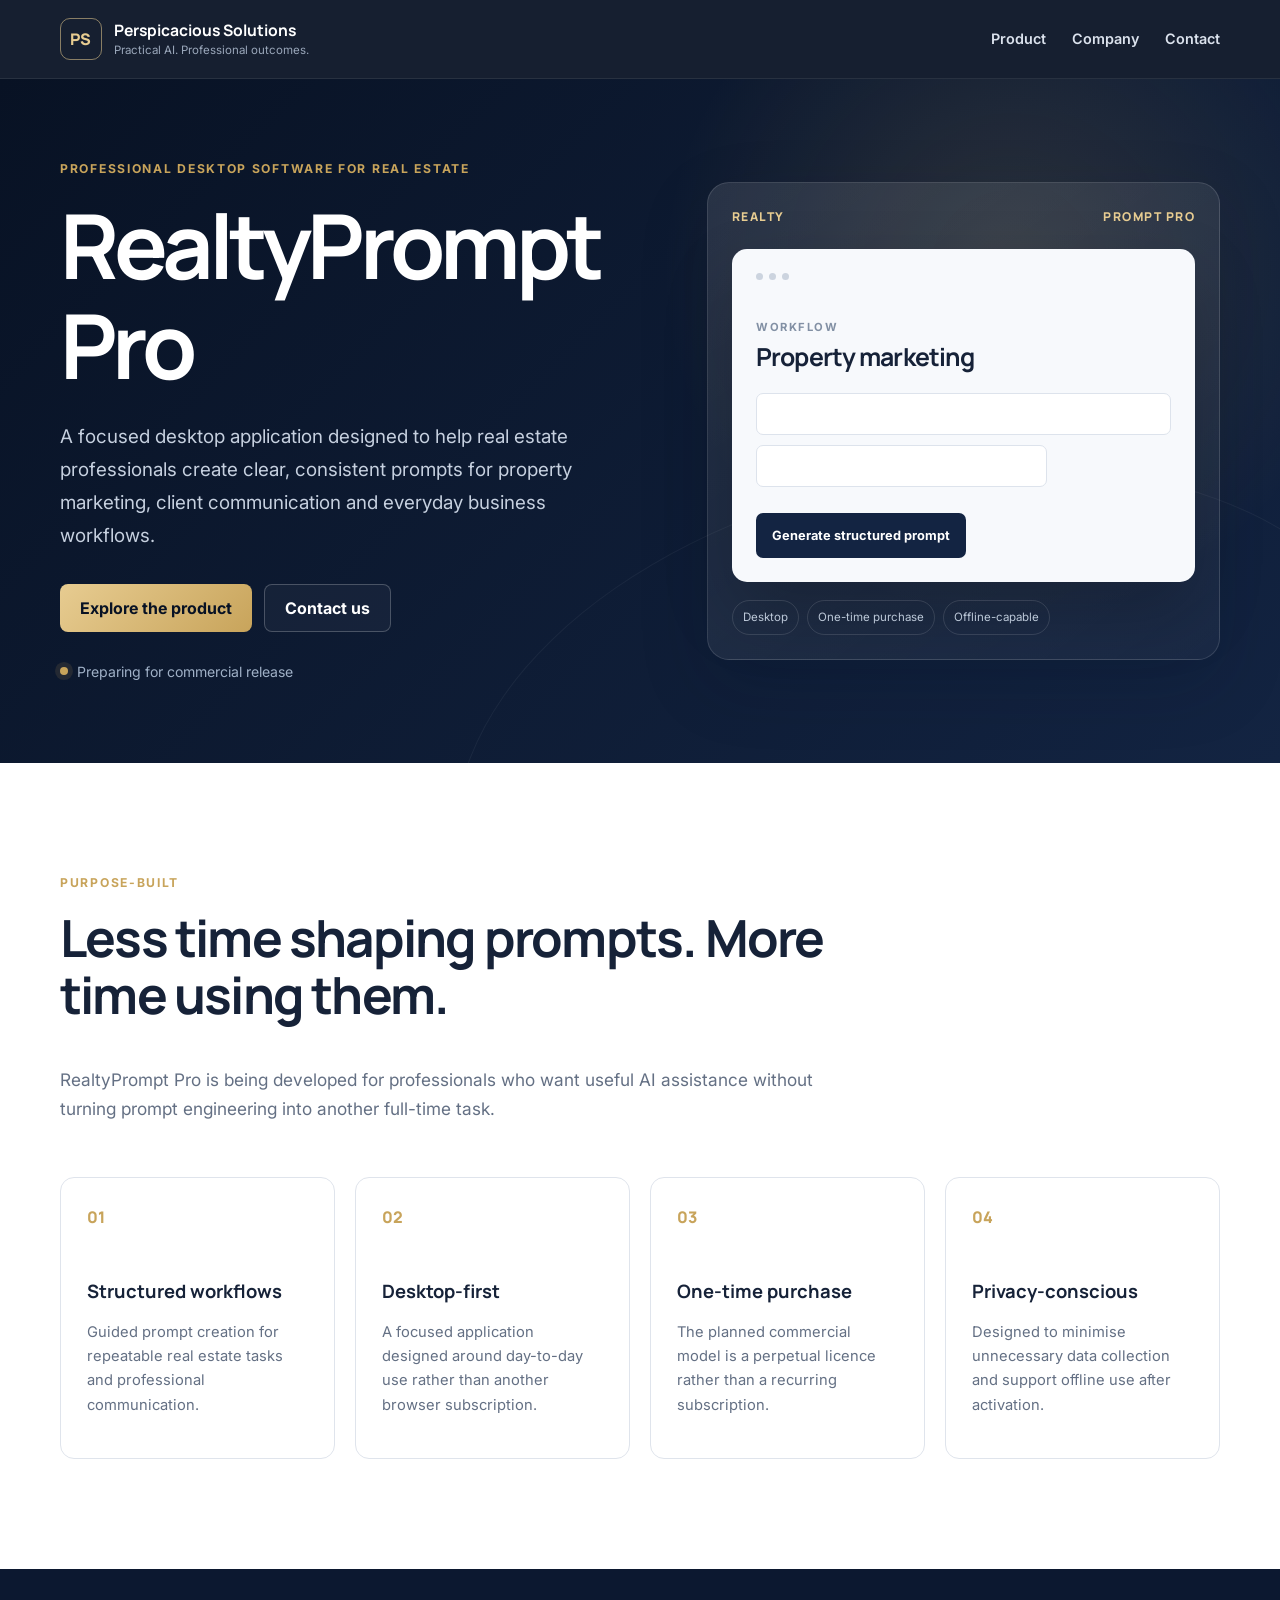
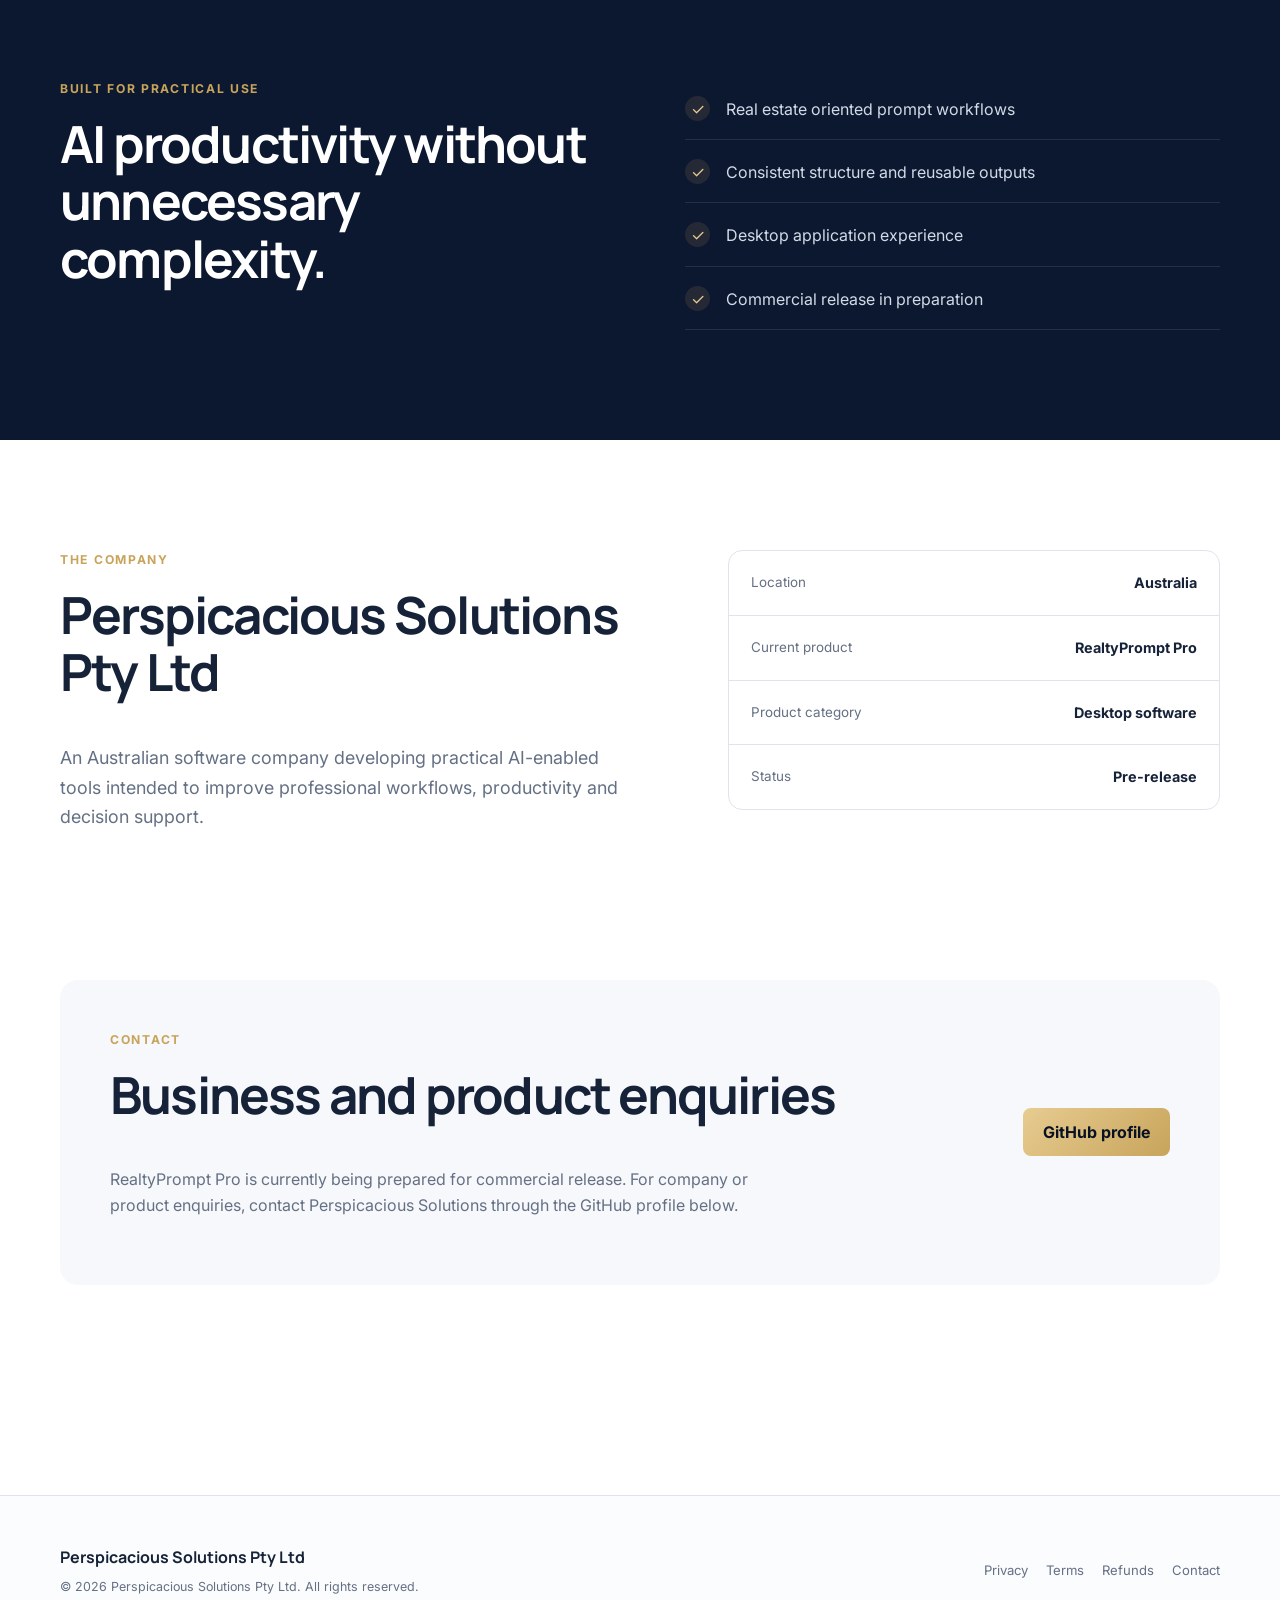
==== index.html @ 0e3cd30d "Publish Perspicacious Solutions landing site" ====
<!doctype html>
<html lang="en-AU">
<head>
  <meta charset="utf-8">
  <meta name="viewport" content="width=device-width, initial-scale=1">
  <meta name="description" content="Perspicacious Solutions Pty Ltd — creator of RealtyPrompt Pro, a professional desktop productivity application for real estate workflows.">
  <meta name="theme-color" content="#0c1830">
  <title>Perspicacious Solutions | RealtyPrompt Pro</title>
  <link rel="stylesheet" href="assets/styles.css">
</head>
<body>
  <header class="site-header">
    <div class="shell nav-wrap">
      <a class="brand" href="./" aria-label="Perspicacious Solutions home">
        <span class="brand-mark" aria-hidden="true">PS</span>
        <span class="brand-copy">
          <strong>Perspicacious Solutions</strong>
          <small>Practical AI. Professional outcomes.</small>
        </span>
      </a>
      <nav aria-label="Primary navigation">
        <a href="#product">Product</a>
        <a href="#company">Company</a>
        <a href="#contact">Contact</a>
      </nav>
    </div>
  </header>

  <main>
    <section class="hero">
      <div class="shell hero-grid">
        <div class="hero-copy">
          <p class="eyebrow">Professional desktop software for real estate</p>
          <h1>RealtyPrompt Pro</h1>
          <p class="lead">
            A focused desktop application designed to help real estate professionals
            create clear, consistent prompts for property marketing, client communication
            and everyday business workflows.
          </p>
          <div class="hero-actions">
            <a class="button primary" href="#product">Explore the product</a>
            <a class="button secondary" href="#contact">Contact us</a>
          </div>
          <p class="status"><span></span> Preparing for commercial release</p>
        </div>

        <aside class="product-card" aria-label="RealtyPrompt Pro overview">
          <div class="card-topline">
            <span>REALTY</span><span>PROMPT PRO</span>
          </div>
          <div class="prompt-window">
            <div class="window-dots" aria-hidden="true"><i></i><i></i><i></i></div>
            <p class="prompt-label">Workflow</p>
            <h2>Property marketing</h2>
            <div class="mock-field"></div>
            <div class="mock-field short"></div>
            <div class="mock-action">Generate structured prompt</div>
          </div>
          <div class="card-meta">
            <span>Desktop</span>
            <span>One-time purchase</span>
            <span>Offline-capable</span>
          </div>
        </aside>
      </div>
    </section>

    <section class="section" id="product">
      <div class="shell">
        <div class="section-heading">
          <p class="eyebrow">Purpose-built</p>
          <h2>Less time shaping prompts. More time using them.</h2>
          <p>
            RealtyPrompt Pro is being developed for professionals who want useful AI
            assistance without turning prompt engineering into another full-time task.
          </p>
        </div>

        <div class="features">
          <article>
            <span class="number">01</span>
            <h3>Structured workflows</h3>
            <p>Guided prompt creation for repeatable real estate tasks and professional communication.</p>
          </article>
          <article>
            <span class="number">02</span>
            <h3>Desktop-first</h3>
            <p>A focused application designed around day-to-day use rather than another browser subscription.</p>
          </article>
          <article>
            <span class="number">03</span>
            <h3>One-time purchase</h3>
            <p>The planned commercial model is a perpetual licence rather than a recurring subscription.</p>
          </article>
          <article>
            <span class="number">04</span>
            <h3>Privacy-conscious</h3>
            <p>Designed to minimise unnecessary data collection and support offline use after activation.</p>
          </article>
        </div>
      </div>
    </section>

    <section class="section contrast">
      <div class="shell split">
        <div>
          <p class="eyebrow">Built for practical use</p>
          <h2>AI productivity without unnecessary complexity.</h2>
        </div>
        <div class="checklist">
          <p><span>✓</span> Real estate oriented prompt workflows</p>
          <p><span>✓</span> Consistent structure and reusable outputs</p>
          <p><span>✓</span> Desktop application experience</p>
          <p><span>✓</span> Commercial release in preparation</p>
        </div>
      </div>
    </section>

    <section class="section" id="company">
      <div class="shell company-grid">
        <div>
          <p class="eyebrow">The company</p>
          <h2>Perspicacious Solutions Pty Ltd</h2>
          <p class="large-copy">
            An Australian software company developing practical AI-enabled tools intended
            to improve professional workflows, productivity and decision support.
          </p>
        </div>
        <div class="company-panel">
          <div><span>Location</span><strong>Australia</strong></div>
          <div><span>Current product</span><strong>RealtyPrompt Pro</strong></div>
          <div><span>Product category</span><strong>Desktop software</strong></div>
          <div><span>Status</span><strong>Pre-release</strong></div>
        </div>
      </div>
    </section>

    <section class="section contact-section" id="contact">
      <div class="shell contact-box">
        <div>
          <p class="eyebrow">Contact</p>
          <h2>Business and product enquiries</h2>
          <p>
            RealtyPrompt Pro is currently being prepared for commercial release.
            For company or product enquiries, contact Perspicacious Solutions through
            the GitHub profile below.
          </p>
        </div>
        <a class="button primary" href="https://github.com/etherist" rel="noopener noreferrer">GitHub profile</a>
      </div>
    </section>
  </main>

  <footer>
    <div class="shell footer-grid">
      <div>
        <strong>Perspicacious Solutions Pty Ltd</strong>
        <p>© 2026 Perspicacious Solutions Pty Ltd. All rights reserved.</p>
      </div>
      <div class="footer-links">
        <a href="privacy.html">Privacy</a>
        <a href="terms.html">Terms</a>
        <a href="refunds.html">Refunds</a>
        <a href="contact.html">Contact</a>
      </div>
    </div>
  </footer>
</body>
</html>
---- assets/styles.css ----
@import url('https://fonts.googleapis.com/css2?family=Inter:wght@400;500;600;700&family=Manrope:wght@600;700;800&display=swap');

:root {
  --navy-950:#081224; --navy-900:#0c1830; --navy-800:#132442; --navy-700:#1b3155;
  --gold:#c8a45b; --gold-light:#e7cc91; --ink:#162238; --muted:#647084;
  --paper:#f7f8fb; --white:#fff; --line:#dfe4ec; --shadow:0 24px 70px rgba(8,18,36,.16);
}
*{box-sizing:border-box} html{scroll-behavior:smooth}
body{margin:0;font-family:Inter,system-ui,-apple-system,BlinkMacSystemFont,"Segoe UI",sans-serif;color:var(--ink);background:var(--white);line-height:1.65}
a{color:inherit}.shell{width:min(1160px,calc(100% - 40px));margin:0 auto}
.site-header{position:sticky;top:0;z-index:20;background:rgba(8,18,36,.94);border-bottom:1px solid rgba(255,255,255,.08);backdrop-filter:blur(16px)}
.nav-wrap{min-height:78px;display:flex;align-items:center;justify-content:space-between;gap:28px}
.brand{display:flex;align-items:center;gap:12px;color:white;text-decoration:none}
.brand-mark{width:42px;height:42px;display:grid;place-items:center;border:1px solid rgba(231,204,145,.55);border-radius:10px;color:var(--gold-light);font-family:Manrope,sans-serif;font-weight:800;letter-spacing:.04em}
.brand-copy{display:flex;flex-direction:column;line-height:1.2}.brand-copy strong{font-family:Manrope,sans-serif;font-size:.98rem}.brand-copy small{margin-top:4px;color:#9aa7ba;font-size:.72rem}
nav{display:flex;gap:26px}nav a{color:#dbe2ed;text-decoration:none;font-size:.9rem;font-weight:600}nav a:hover{color:var(--gold-light)}
.hero{overflow:hidden;position:relative;background:radial-gradient(circle at 79% 28%,rgba(200,164,91,.16),transparent 31%),linear-gradient(135deg,var(--navy-950),var(--navy-800));color:var(--white)}
.hero::after{content:"";position:absolute;inset:auto -10% -46% 35%;height:600px;border:1px solid rgba(255,255,255,.05);border-radius:50%;transform:rotate(-12deg)}
.hero-grid{min-height:650px;display:grid;grid-template-columns:1.05fr .95fr;gap:80px;align-items:center;padding:80px 0;position:relative;z-index:1}
.eyebrow{margin:0 0 16px;color:var(--gold);font-weight:700;letter-spacing:.14em;text-transform:uppercase;font-size:.76rem}
h1,h2,h3{font-family:Manrope,sans-serif;margin-top:0;line-height:1.12}
h1{margin-bottom:24px;font-size:clamp(3.1rem,7vw,5.9rem);letter-spacing:-.055em}
h2{font-size:clamp(2rem,4vw,3.2rem);letter-spacing:-.035em}h3{font-size:1.15rem}
.lead{max-width:670px;margin:0;color:#c6d0df;font-size:1.18rem;line-height:1.75}
.hero-actions{margin-top:32px;display:flex;gap:12px;flex-wrap:wrap}
.button{display:inline-flex;align-items:center;justify-content:center;min-height:48px;padding:0 20px;border-radius:8px;font-weight:700;text-decoration:none;transition:.18s ease}
.button.primary{color:var(--navy-950);background:linear-gradient(135deg,var(--gold-light),var(--gold))}.button.primary:hover{transform:translateY(-2px);filter:brightness(1.04)}
.button.secondary{color:white;border:1px solid rgba(255,255,255,.22);background:rgba(255,255,255,.04)}.button.secondary:hover{border-color:rgba(255,255,255,.4)}
.status{display:flex;align-items:center;gap:9px;margin:28px 0 0;color:#9fb0c6;font-size:.88rem}.status span{width:8px;height:8px;border-radius:50%;background:var(--gold);box-shadow:0 0 0 5px rgba(200,164,91,.12)}
.product-card{border:1px solid rgba(255,255,255,.13);border-radius:22px;padding:24px;background:linear-gradient(145deg,rgba(255,255,255,.10),rgba(255,255,255,.035));box-shadow:var(--shadow)}
.card-topline{display:flex;justify-content:space-between;color:var(--gold-light);font-family:Manrope,sans-serif;font-size:.76rem;font-weight:800;letter-spacing:.12em}
.prompt-window{margin-top:22px;border-radius:15px;background:#f7f9fc;padding:24px;color:var(--ink);min-height:310px;box-shadow:0 30px 70px rgba(0,0,0,.2)}
.window-dots{display:flex;gap:6px;margin-bottom:38px}.window-dots i{width:7px;height:7px;border-radius:50%;background:#ccd4df}
.prompt-label{margin-bottom:7px;color:#8290a4;text-transform:uppercase;letter-spacing:.14em;font-size:.7rem;font-weight:700}.prompt-window h2{font-size:1.55rem}
.mock-field{height:42px;margin-top:22px;border:1px solid #dde3ec;border-radius:7px;background:white}.mock-field.short{width:70%;margin-top:10px}
.mock-action{width:fit-content;margin-top:26px;padding:12px 16px;border-radius:7px;background:var(--navy-800);color:white;font-size:.8rem;font-weight:700}
.card-meta{display:flex;gap:8px;flex-wrap:wrap;margin-top:18px}.card-meta span{padding:7px 10px;border:1px solid rgba(255,255,255,.12);border-radius:999px;color:#bcc8d8;font-size:.72rem}
.section{padding:110px 0}.section-heading{max-width:770px}.section-heading>p:last-child{color:var(--muted);font-size:1.08rem}
.features{display:grid;grid-template-columns:repeat(4,1fr);gap:20px;margin-top:54px}.features article{min-height:245px;padding:26px;border:1px solid var(--line);border-radius:14px;background:var(--white)}
.features .number{display:inline-block;margin-bottom:50px;color:var(--gold);font-family:Manrope,sans-serif;font-weight:800}.features p{color:var(--muted);font-size:.92rem}
.contrast{color:white;background:var(--navy-900)}.split{display:grid;grid-template-columns:1fr 1fr;gap:90px;align-items:center}.split h2{max-width:560px}
.checklist{display:grid;gap:2px}.checklist p{margin:0;padding:17px 0;border-bottom:1px solid rgba(255,255,255,.1);color:#d2dae6}.checklist span{display:inline-grid;place-items:center;width:25px;height:25px;margin-right:12px;border-radius:50%;background:rgba(200,164,91,.13);color:var(--gold-light)}
.company-grid{display:grid;grid-template-columns:1fr .85fr;gap:90px;align-items:start}.large-copy{max-width:620px;color:var(--muted);font-size:1.12rem}
.company-panel{border:1px solid var(--line);border-radius:14px;overflow:hidden}.company-panel div{display:flex;justify-content:space-between;gap:20px;padding:20px 22px;border-bottom:1px solid var(--line)}.company-panel div:last-child{border-bottom:0}
.company-panel span{color:var(--muted);font-size:.84rem}.company-panel strong{text-align:right;font-size:.9rem}
.contact-section{padding-top:20px}.contact-box{display:flex;justify-content:space-between;align-items:center;gap:40px;padding:50px;border-radius:18px;background:var(--paper)}
.contact-box p:not(.eyebrow){max-width:700px;color:var(--muted)}
footer{margin-top:100px;padding:48px 0;border-top:1px solid var(--line);background:#fbfcfd}.footer-grid{display:flex;justify-content:space-between;gap:30px;align-items:center}
footer strong{font-family:Manrope,sans-serif}footer p{margin:7px 0 0;color:var(--muted);font-size:.78rem}.footer-links{display:flex;flex-wrap:wrap;gap:18px}.footer-links a{color:var(--muted);text-decoration:none;font-size:.82rem}.footer-links a:hover{color:var(--ink)}
.legal-main{padding:76px 0 30px}.legal-hero{padding:56px 0;background:var(--navy-900);color:white}.legal-hero h1{margin:0;font-size:clamp(2.3rem,5vw,4rem)}
.legal-content{max-width:820px}.legal-content h2{margin-top:42px;font-size:1.45rem}.legal-content p,.legal-content li{color:#526078}.notice{padding:16px 18px;border-left:3px solid var(--gold);background:#faf6eb;color:#655531}
.back-link{display:inline-block;margin-bottom:28px;color:var(--navy-700);font-weight:700;text-decoration:none}
@media(max-width:900px){.hero-grid,.split,.company-grid{grid-template-columns:1fr}.hero-grid{gap:46px}.features{grid-template-columns:repeat(2,1fr)}.contact-box{align-items:flex-start;flex-direction:column}}
@media(max-width:650px){.shell{width:min(100% - 28px,1160px)}.site-header{position:static}.nav-wrap{padding:15px 0}.brand-copy small,nav{display:none}.hero-grid{min-height:auto;padding:64px 0}.section{padding:76px 0}.features{grid-template-columns:1fr}.features article{min-height:210px}.features .number{margin-bottom:34px}.company-panel div{flex-direction:column;gap:5px}.company-panel strong{text-align:left}.contact-box{padding:30px}.footer-grid{align-items:flex-start;flex-direction:column}}
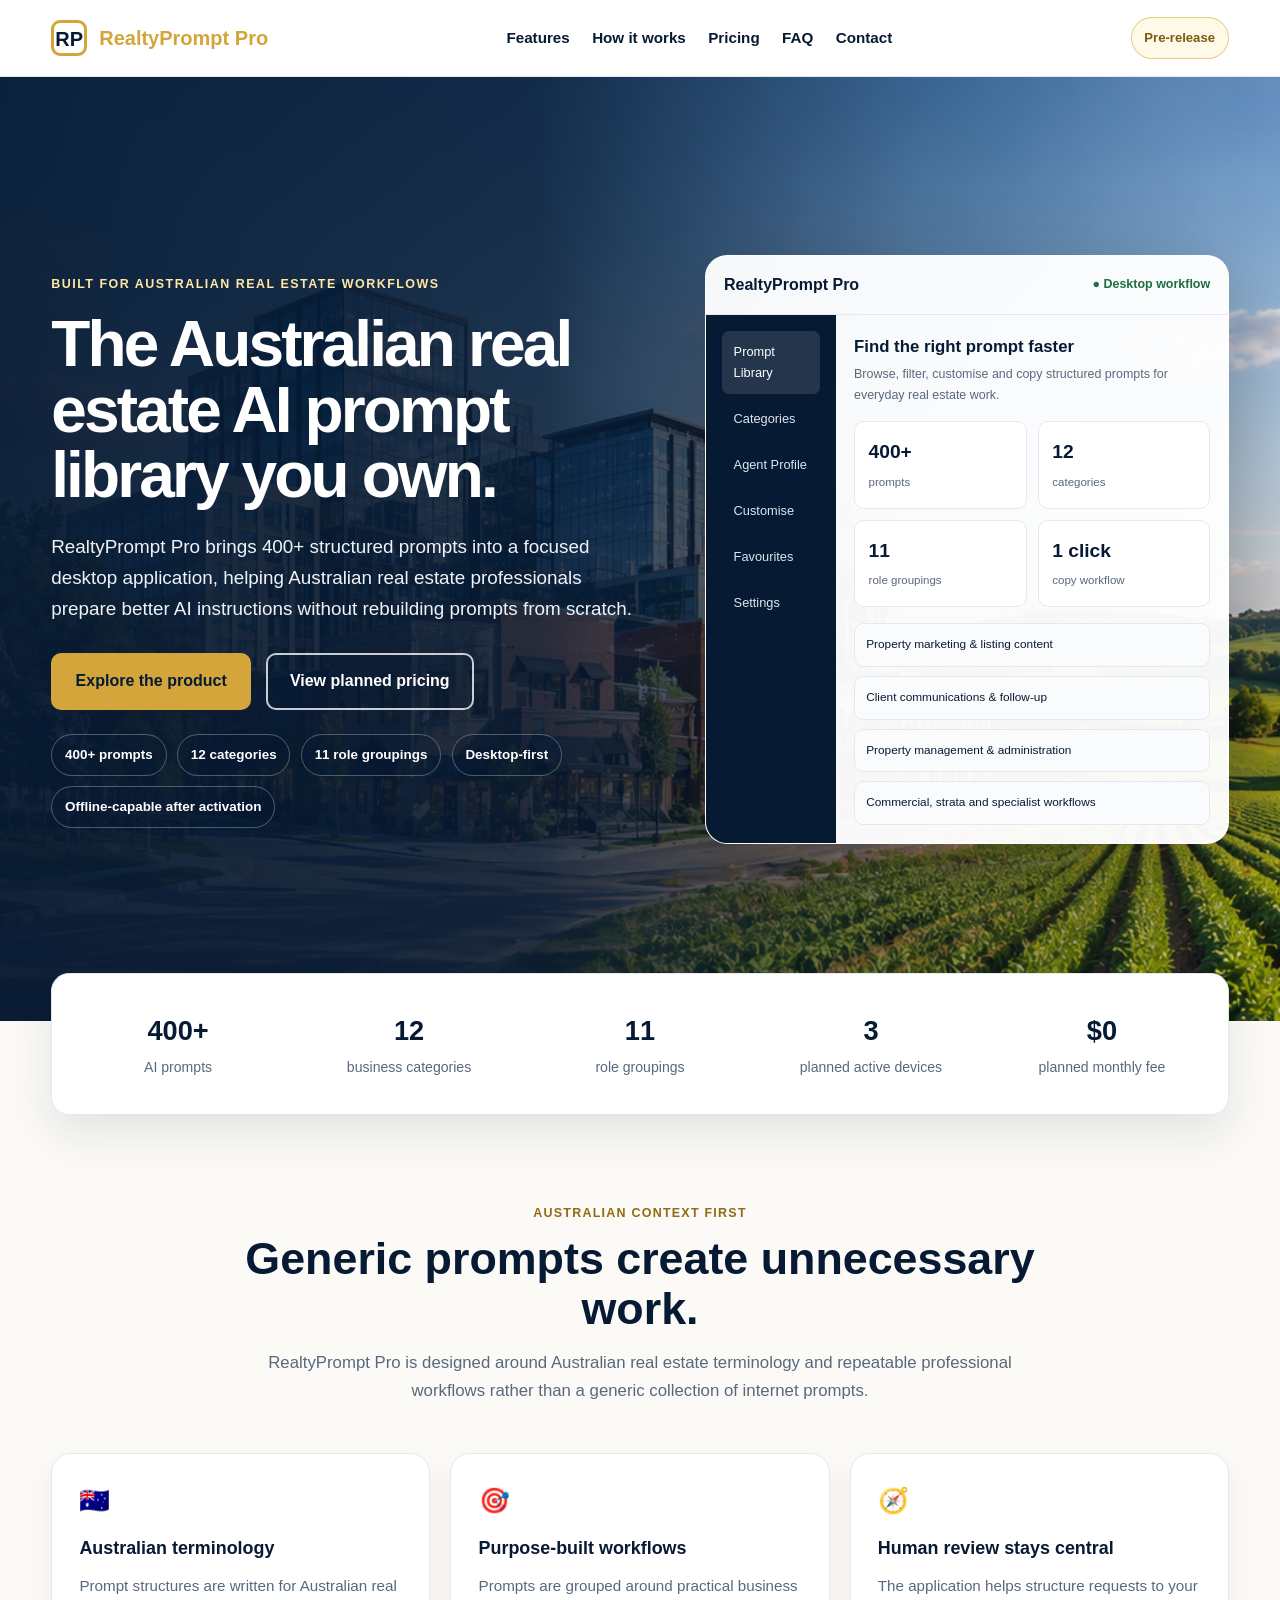
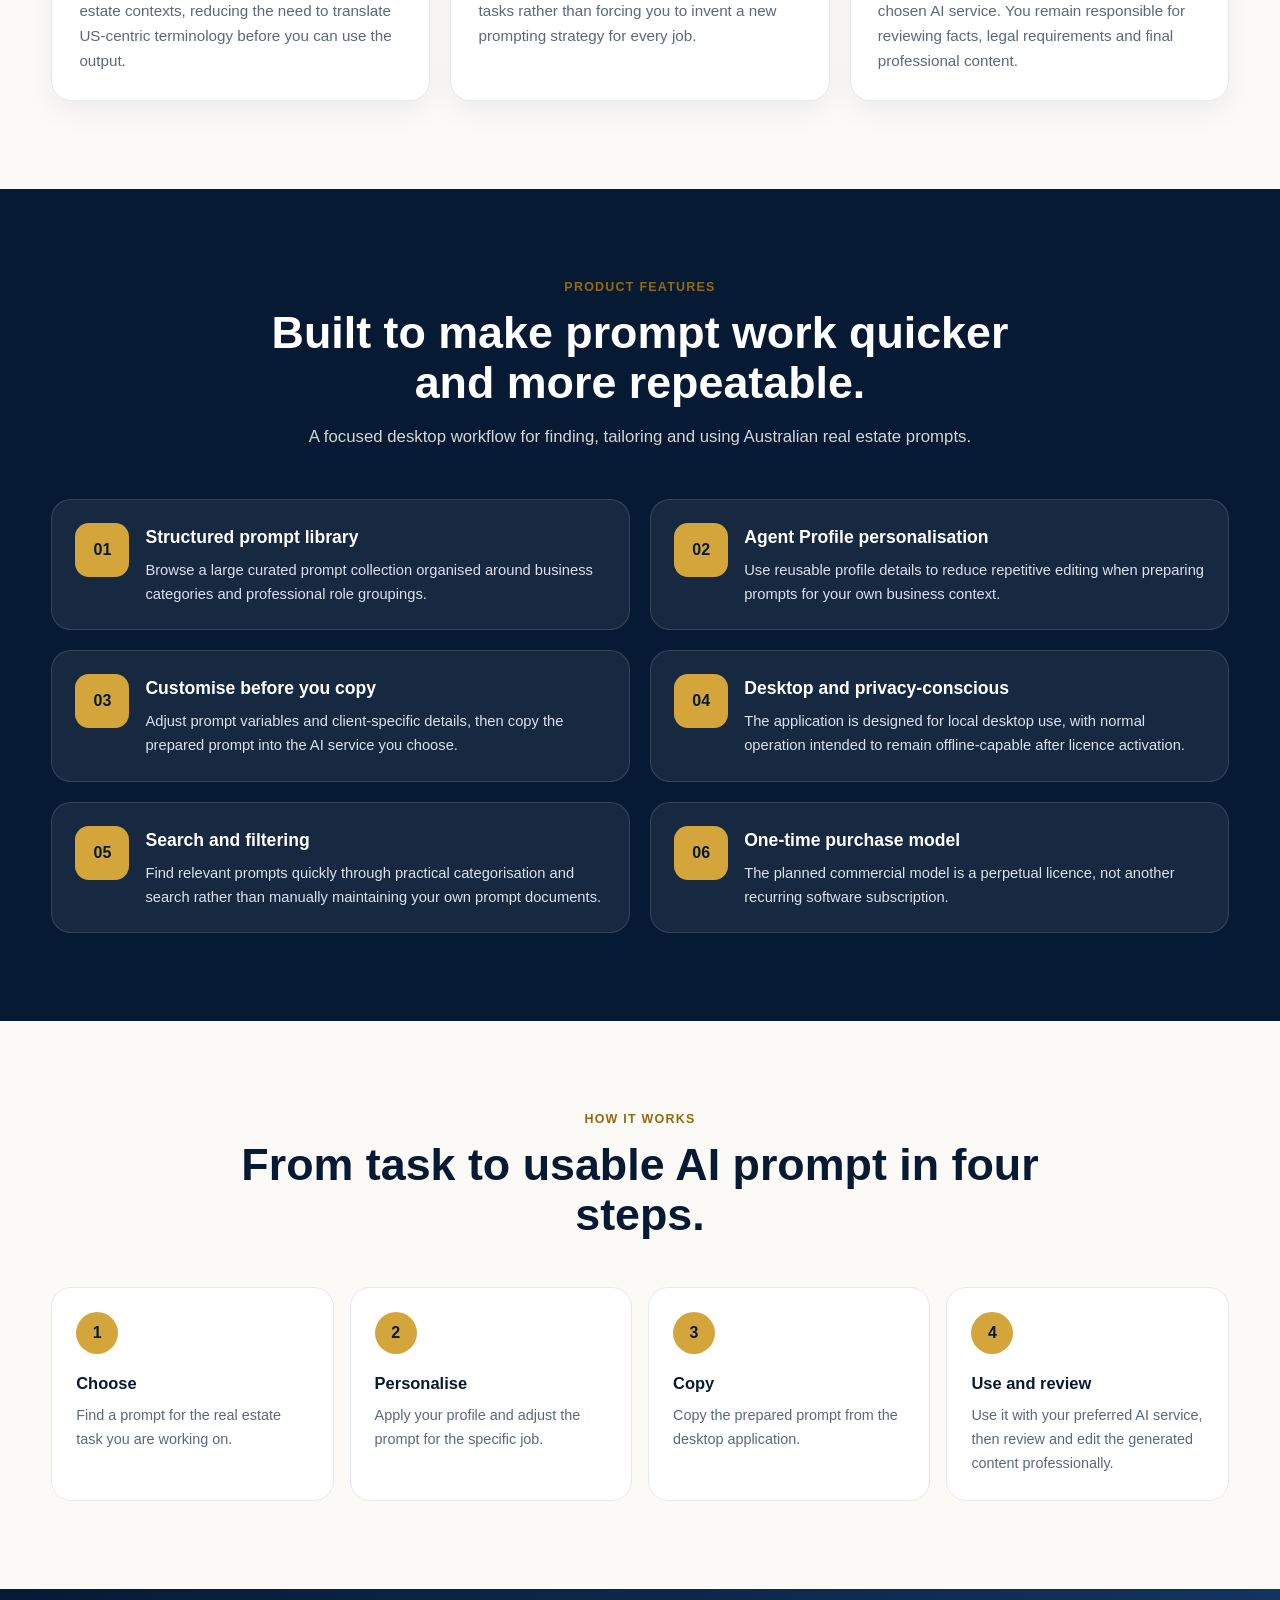
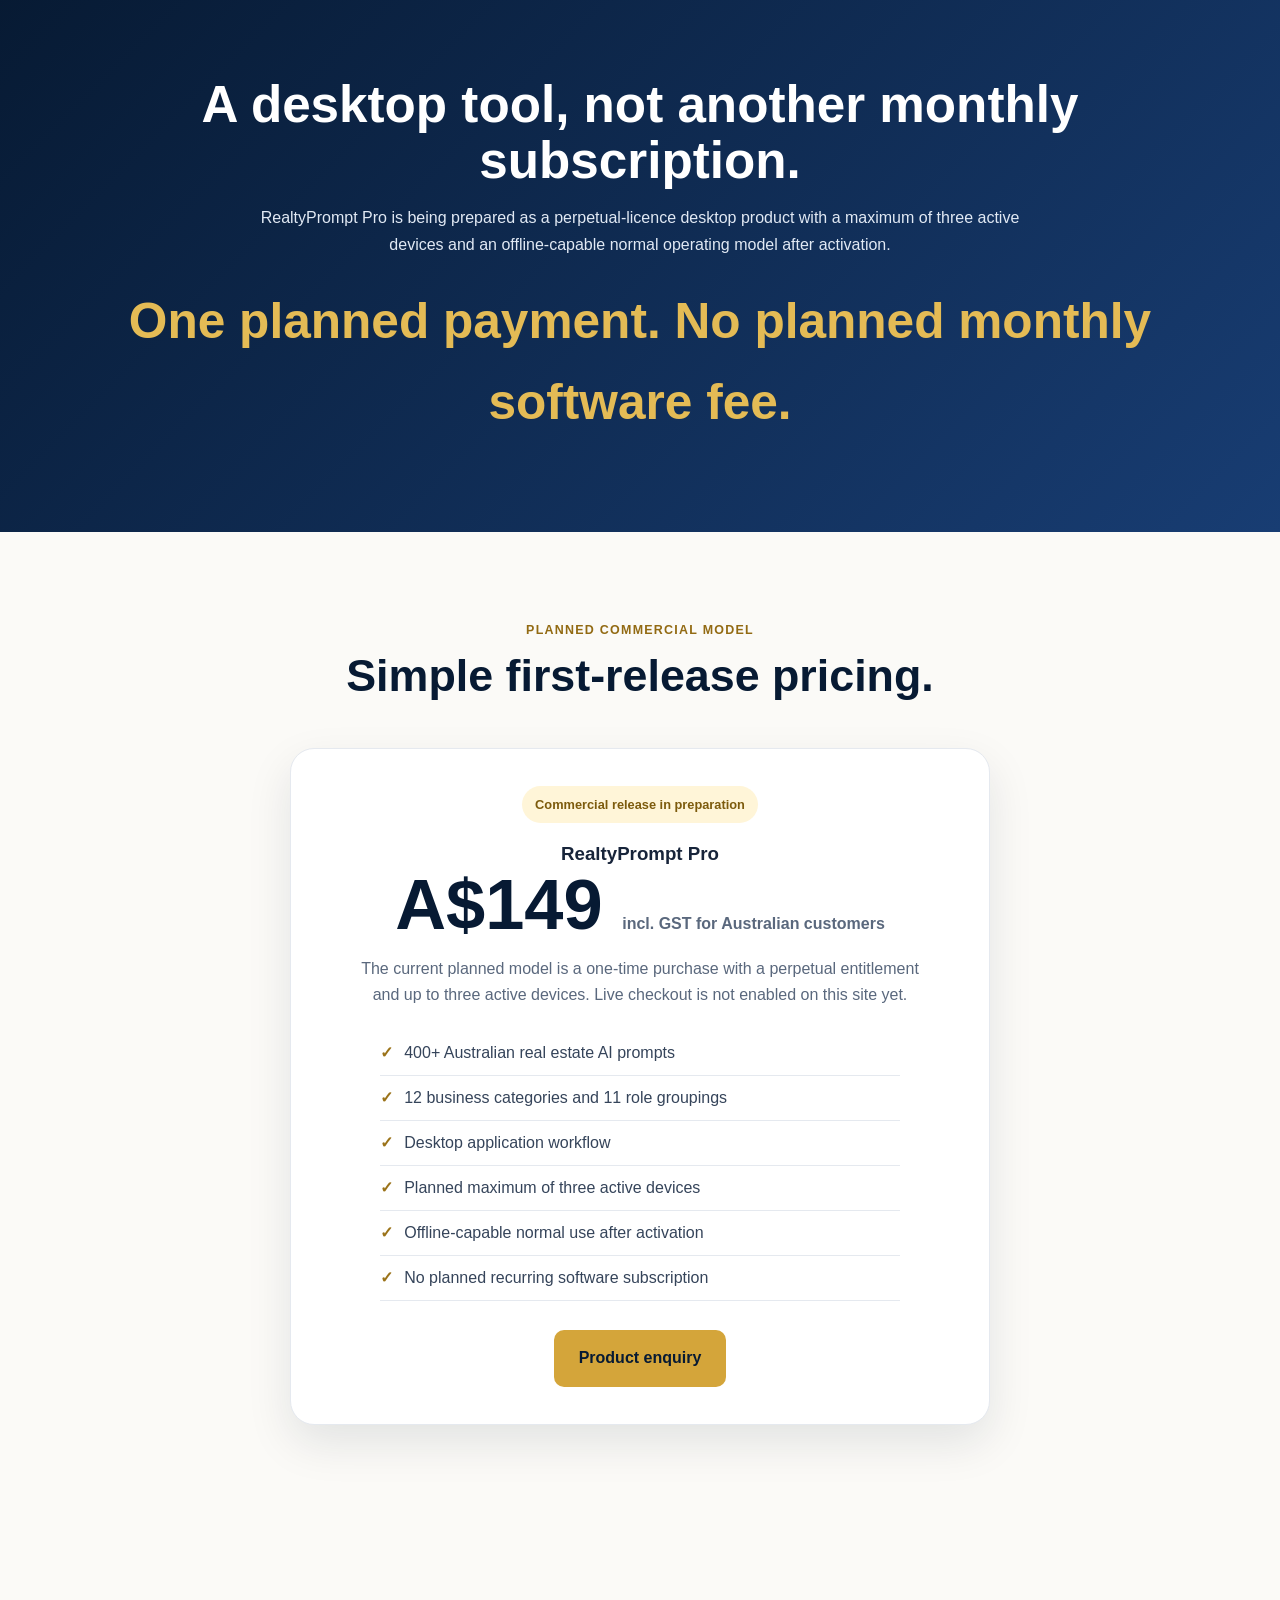
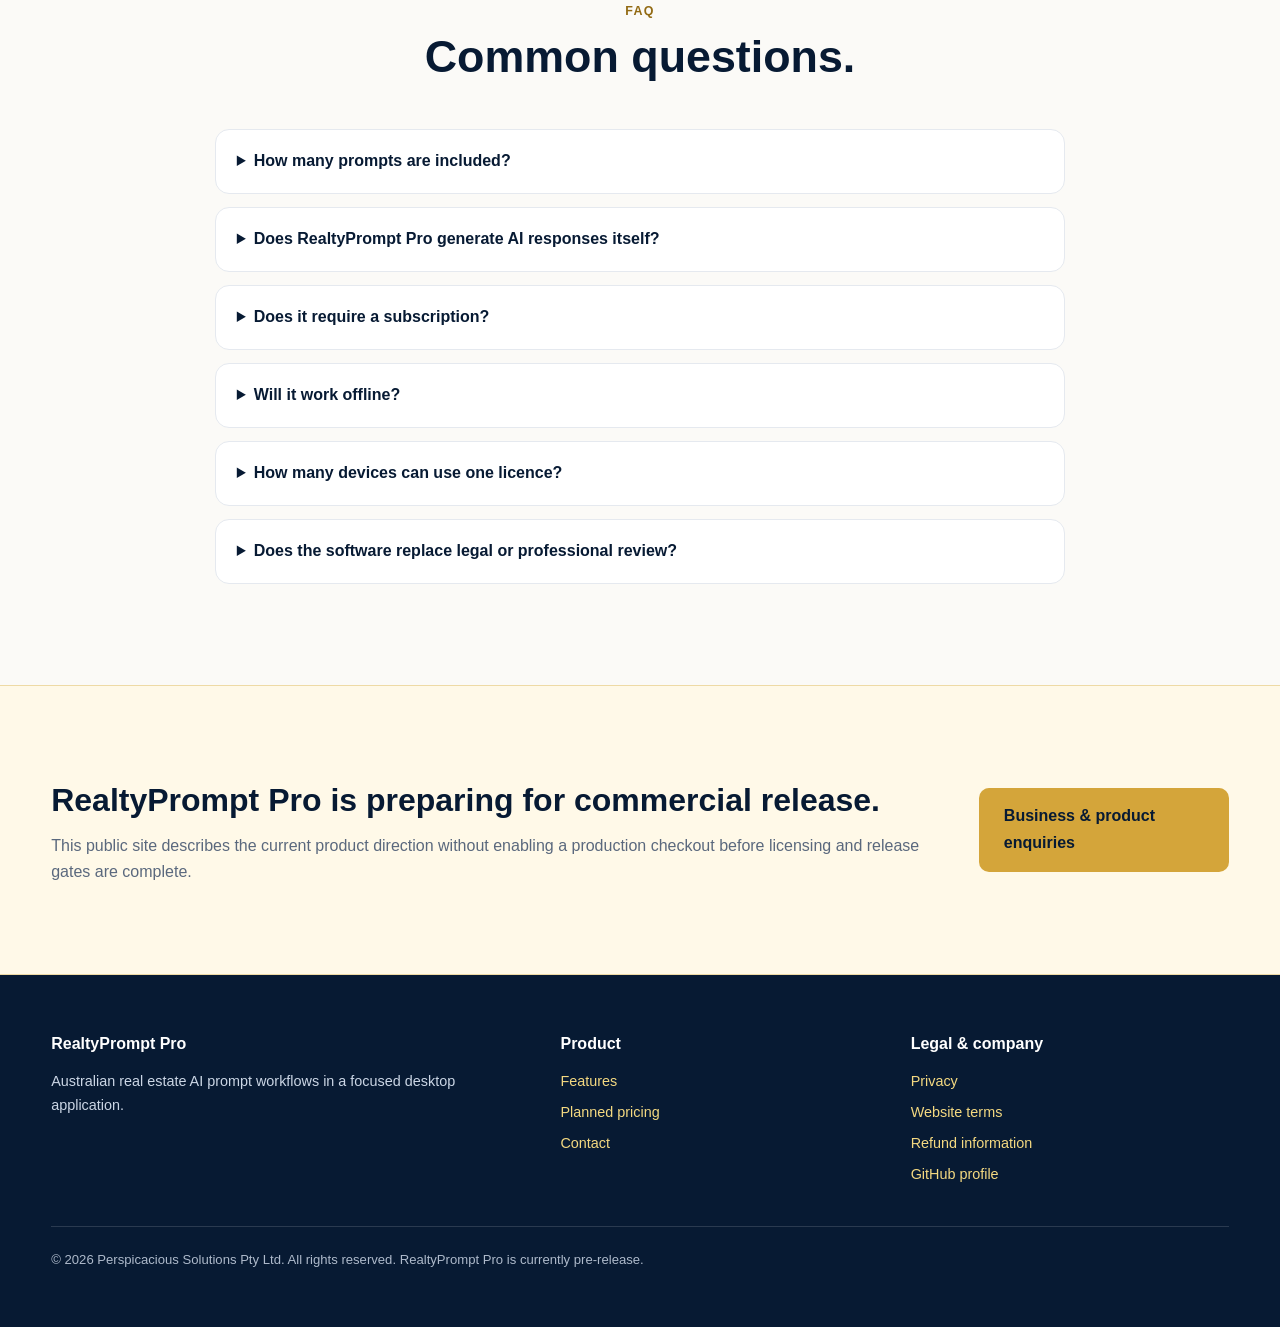
==== commit ca20055f: "Refresh RealtyPrompt Pro pre-release website" ====
--- a/index.html
+++ b/index.html
@@ -2,168 +2,266 @@
 <html lang="en-AU">
 <head>
   <meta charset="utf-8">
-  <meta name="viewport" content="width=device-width, initial-scale=1">
-  <meta name="description" content="Perspicacious Solutions Pty Ltd — creator of RealtyPrompt Pro, a professional desktop productivity application for real estate workflows.">
-  <meta name="theme-color" content="#0c1830">
-  <title>Perspicacious Solutions | RealtyPrompt Pro</title>
-  <link rel="stylesheet" href="assets/styles.css">
+  <meta name="viewport" content="width=device-width,initial-scale=1">
+  <meta name="robots" content="index,follow">
+  <meta name="description" content="RealtyPrompt Pro is a focused desktop application with 400+ Australian real estate AI prompts, designed for practical professional workflows. Commercial release is in preparation.">
+  <meta http-equiv="Content-Security-Policy" content="default-src 'self'; style-src 'self'; img-src 'self' data:; script-src 'none'; connect-src 'none'; frame-src 'none'; object-src 'none'; base-uri 'self'; form-action 'none'">
+  <link rel="canonical" href="https://etherist.github.io/perspicacious-solutions/">
+  <meta property="og:type" content="website">
+  <meta property="og:title" content="RealtyPrompt Pro | Australian Real Estate AI Prompt Library">
+  <meta property="og:description" content="400+ Australian real estate AI prompts in a focused desktop application. One-time purchase model; commercial release in preparation.">
+  <meta property="og:url" content="https://etherist.github.io/perspicacious-solutions/">
+  <meta property="og:image" content="https://etherist.github.io/perspicacious-solutions/assets/RE-Prompt-Header2.png">
+  <meta name="twitter:card" content="summary_large_image">
+  <title>RealtyPrompt Pro | Australian Real Estate AI Prompt Library</title>
+  <link rel="stylesheet" href="assets/site.css">
 </head>
 <body>
-  <header class="site-header">
-    <div class="shell nav-wrap">
-      <a class="brand" href="./" aria-label="Perspicacious Solutions home">
-        <span class="brand-mark" aria-hidden="true">PS</span>
-        <span class="brand-copy">
-          <strong>Perspicacious Solutions</strong>
-          <small>Practical AI. Professional outcomes.</small>
-        </span>
-      </a>
-      <nav aria-label="Primary navigation">
-        <a href="#product">Product</a>
-        <a href="#company">Company</a>
-        <a href="#contact">Contact</a>
-      </nav>
-    </div>
-  </header>
-
-  <main>
-    <section class="hero">
-      <div class="shell hero-grid">
-        <div class="hero-copy">
-          <p class="eyebrow">Professional desktop software for real estate</p>
-          <h1>RealtyPrompt Pro</h1>
-          <p class="lead">
-            A focused desktop application designed to help real estate professionals
-            create clear, consistent prompts for property marketing, client communication
-            and everyday business workflows.
-          </p>
-          <div class="hero-actions">
-            <a class="button primary" href="#product">Explore the product</a>
-            <a class="button secondary" href="#contact">Contact us</a>
+<a class="skip-link" href="#main">Skip to main content</a>
+
+<header class="site-header">
+  <div class="container nav">
+    <a class="brand" href="./" aria-label="RealtyPrompt Pro home">
+      <span class="brand-mark">RP</span>
+      <span>RealtyPrompt <span>Pro</span></span>
+    </a>
+    <nav class="nav-links" aria-label="Primary navigation">
+      <a href="#features">Features</a>
+      <a href="#how">How it works</a>
+      <a href="#pricing">Pricing</a>
+      <a href="#faq">FAQ</a>
+      <a href="contact.html">Contact</a>
+    </nav>
+    <span class="status-pill">Pre-release</span>
+  </div>
+</header>
+
+<main id="main">
+<section class="hero" id="home">
+  <div class="container hero-grid">
+    <div class="hero-copy">
+      <div class="eyebrow">Built for Australian real estate workflows</div>
+      <h1>The Australian real estate AI prompt library you own.</h1>
+      <p class="lead">RealtyPrompt Pro brings 400+ structured prompts into a focused desktop application, helping Australian real estate professionals prepare better AI instructions without rebuilding prompts from scratch.</p>
+      <div class="actions">
+        <a class="btn btn-primary" href="#features">Explore the product</a>
+        <a class="btn btn-secondary" href="#pricing">View planned pricing</a>
+      </div>
+      <div class="hero-badges" aria-label="Product highlights">
+        <span>400+ prompts</span>
+        <span>12 categories</span>
+        <span>11 role groupings</span>
+        <span>Desktop-first</span>
+        <span>Offline-capable after activation</span>
+      </div>
+    </div>
+
+    <div class="product-card" aria-label="Illustrative RealtyPrompt Pro interface">
+      <div class="product-top">
+        <strong>RealtyPrompt Pro</strong>
+        <span class="offline">● Desktop workflow</span>
+      </div>
+      <div class="product-body">
+        <div class="sidebar">
+          <div>Prompt Library</div>
+          <div>Categories</div>
+          <div>Agent Profile</div>
+          <div>Customise</div>
+          <div>Favourites</div>
+          <div>Settings</div>
+        </div>
+        <div class="mock-main">
+          <h3>Find the right prompt faster</h3>
+          <p>Browse, filter, customise and copy structured prompts for everyday real estate work.</p>
+          <div class="metric-grid">
+            <div class="metric"><b>400+</b><span>prompts</span></div>
+            <div class="metric"><b>12</b><span>categories</span></div>
+            <div class="metric"><b>11</b><span>role groupings</span></div>
+            <div class="metric"><b>1 click</b><span>copy workflow</span></div>
           </div>
-          <p class="status"><span></span> Preparing for commercial release</p>
+          <div class="quick">
+            <div>Property marketing & listing content</div>
+            <div>Client communications & follow-up</div>
+            <div>Property management & administration</div>
+            <div>Commercial, strata and specialist workflows</div>
+          </div>
         </div>
-
-        <aside class="product-card" aria-label="RealtyPrompt Pro overview">
-          <div class="card-topline">
-            <span>REALTY</span><span>PROMPT PRO</span>
-          </div>
-          <div class="prompt-window">
-            <div class="window-dots" aria-hidden="true"><i></i><i></i><i></i></div>
-            <p class="prompt-label">Workflow</p>
-            <h2>Property marketing</h2>
-            <div class="mock-field"></div>
-            <div class="mock-field short"></div>
-            <div class="mock-action">Generate structured prompt</div>
-          </div>
-          <div class="card-meta">
-            <span>Desktop</span>
-            <span>One-time purchase</span>
-            <span>Offline-capable</span>
-          </div>
-        </aside>
-      </div>
-    </section>
-
-    <section class="section" id="product">
-      <div class="shell">
-        <div class="section-heading">
-          <p class="eyebrow">Purpose-built</p>
-          <h2>Less time shaping prompts. More time using them.</h2>
-          <p>
-            RealtyPrompt Pro is being developed for professionals who want useful AI
-            assistance without turning prompt engineering into another full-time task.
-          </p>
-        </div>
-
-        <div class="features">
-          <article>
-            <span class="number">01</span>
-            <h3>Structured workflows</h3>
-            <p>Guided prompt creation for repeatable real estate tasks and professional communication.</p>
-          </article>
-          <article>
-            <span class="number">02</span>
-            <h3>Desktop-first</h3>
-            <p>A focused application designed around day-to-day use rather than another browser subscription.</p>
-          </article>
-          <article>
-            <span class="number">03</span>
-            <h3>One-time purchase</h3>
-            <p>The planned commercial model is a perpetual licence rather than a recurring subscription.</p>
-          </article>
-          <article>
-            <span class="number">04</span>
-            <h3>Privacy-conscious</h3>
-            <p>Designed to minimise unnecessary data collection and support offline use after activation.</p>
-          </article>
-        </div>
-      </div>
-    </section>
-
-    <section class="section contrast">
-      <div class="shell split">
-        <div>
-          <p class="eyebrow">Built for practical use</p>
-          <h2>AI productivity without unnecessary complexity.</h2>
-        </div>
-        <div class="checklist">
-          <p><span>✓</span> Real estate oriented prompt workflows</p>
-          <p><span>✓</span> Consistent structure and reusable outputs</p>
-          <p><span>✓</span> Desktop application experience</p>
-          <p><span>✓</span> Commercial release in preparation</p>
-        </div>
-      </div>
-    </section>
-
-    <section class="section" id="company">
-      <div class="shell company-grid">
-        <div>
-          <p class="eyebrow">The company</p>
-          <h2>Perspicacious Solutions Pty Ltd</h2>
-          <p class="large-copy">
-            An Australian software company developing practical AI-enabled tools intended
-            to improve professional workflows, productivity and decision support.
-          </p>
-        </div>
-        <div class="company-panel">
-          <div><span>Location</span><strong>Australia</strong></div>
-          <div><span>Current product</span><strong>RealtyPrompt Pro</strong></div>
-          <div><span>Product category</span><strong>Desktop software</strong></div>
-          <div><span>Status</span><strong>Pre-release</strong></div>
-        </div>
-      </div>
-    </section>
-
-    <section class="section contact-section" id="contact">
-      <div class="shell contact-box">
-        <div>
-          <p class="eyebrow">Contact</p>
-          <h2>Business and product enquiries</h2>
-          <p>
-            RealtyPrompt Pro is currently being prepared for commercial release.
-            For company or product enquiries, contact Perspicacious Solutions through
-            the GitHub profile below.
-          </p>
-        </div>
-        <a class="button primary" href="https://github.com/etherist" rel="noopener noreferrer">GitHub profile</a>
-      </div>
-    </section>
-  </main>
-
-  <footer>
-    <div class="shell footer-grid">
+      </div>
+    </div>
+  </div>
+</section>
+
+<div class="container stats-wrap" aria-label="RealtyPrompt Pro statistics">
+  <div class="stats">
+    <div class="stat"><b>400+</b><span>AI prompts</span></div>
+    <div class="stat"><b>12</b><span>business categories</span></div>
+    <div class="stat"><b>11</b><span>role groupings</span></div>
+    <div class="stat"><b>3</b><span>planned active devices</span></div>
+    <div class="stat"><b>$0</b><span>planned monthly fee</span></div>
+  </div>
+</div>
+
+<section>
+  <div class="container">
+    <div class="section-heading">
+      <div class="kicker">Australian context first</div>
+      <h2>Generic prompts create unnecessary work.</h2>
+      <p>RealtyPrompt Pro is designed around Australian real estate terminology and repeatable professional workflows rather than a generic collection of internet prompts.</p>
+    </div>
+    <div class="cards">
+      <article class="card">
+        <div class="icon">🇦🇺</div>
+        <h3>Australian terminology</h3>
+        <p>Prompt structures are written for Australian real estate contexts, reducing the need to translate US-centric terminology before you can use the output.</p>
+      </article>
+      <article class="card">
+        <div class="icon">🎯</div>
+        <h3>Purpose-built workflows</h3>
+        <p>Prompts are grouped around practical business tasks rather than forcing you to invent a new prompting strategy for every job.</p>
+      </article>
+      <article class="card">
+        <div class="icon">🧭</div>
+        <h3>Human review stays central</h3>
+        <p>The application helps structure requests to your chosen AI service. You remain responsible for reviewing facts, legal requirements and final professional content.</p>
+      </article>
+    </div>
+  </div>
+</section>
+
+<section class="band" id="features">
+  <div class="container">
+    <div class="section-heading">
+      <div class="kicker" style="color:#F4D981">Product features</div>
+      <h2>Built to make prompt work quicker and more repeatable.</h2>
+      <p>A focused desktop workflow for finding, tailoring and using Australian real estate prompts.</p>
+    </div>
+    <div class="feature-grid">
+      <article class="feature"><div class="num">01</div><div><h3>Structured prompt library</h3><p>Browse a large curated prompt collection organised around business categories and professional role groupings.</p></div></article>
+      <article class="feature"><div class="num">02</div><div><h3>Agent Profile personalisation</h3><p>Use reusable profile details to reduce repetitive editing when preparing prompts for your own business context.</p></div></article>
+      <article class="feature"><div class="num">03</div><div><h3>Customise before you copy</h3><p>Adjust prompt variables and client-specific details, then copy the prepared prompt into the AI service you choose.</p></div></article>
+      <article class="feature"><div class="num">04</div><div><h3>Desktop and privacy-conscious</h3><p>The application is designed for local desktop use, with normal operation intended to remain offline-capable after licence activation.</p></div></article>
+      <article class="feature"><div class="num">05</div><div><h3>Search and filtering</h3><p>Find relevant prompts quickly through practical categorisation and search rather than manually maintaining your own prompt documents.</p></div></article>
+      <article class="feature"><div class="num">06</div><div><h3>One-time purchase model</h3><p>The planned commercial model is a perpetual licence, not another recurring software subscription.</p></div></article>
+    </div>
+  </div>
+</section>
+
+<section id="how">
+  <div class="container">
+    <div class="section-heading">
+      <div class="kicker">How it works</div>
+      <h2>From task to usable AI prompt in four steps.</h2>
+    </div>
+    <div class="how">
+      <article class="step"><b>1</b><h3>Choose</h3><p>Find a prompt for the real estate task you are working on.</p></article>
+      <article class="step"><b>2</b><h3>Personalise</h3><p>Apply your profile and adjust the prompt for the specific job.</p></article>
+      <article class="step"><b>3</b><h3>Copy</h3><p>Copy the prepared prompt from the desktop application.</p></article>
+      <article class="step"><b>4</b><h3>Use and review</h3><p>Use it with your preferred AI service, then review and edit the generated content professionally.</p></article>
+    </div>
+  </div>
+</section>
+
+<section class="ownership">
+  <div class="container">
+    <h2>A desktop tool, not another monthly subscription.</h2>
+    <p>RealtyPrompt Pro is being prepared as a perpetual-licence desktop product with a maximum of three active devices and an offline-capable normal operating model after activation.</p>
+    <div class="big">One planned payment. No planned monthly software fee.</div>
+  </div>
+</section>
+
+<section id="pricing">
+  <div class="container">
+    <div class="section-heading">
+      <div class="kicker">Planned commercial model</div>
+      <h2>Simple first-release pricing.</h2>
+    </div>
+    <div class="pricing-card">
+      <span class="pre-release">Commercial release in preparation</span>
+      <h3>RealtyPrompt Pro</h3>
+      <div class="price">A$149 <small>incl. GST for Australian customers</small></div>
+      <p>The current planned model is a one-time purchase with a perpetual entitlement and up to three active devices. Live checkout is not enabled on this site yet.</p>
+      <ul class="tick-list">
+        <li>400+ Australian real estate AI prompts</li>
+        <li>12 business categories and 11 role groupings</li>
+        <li>Desktop application workflow</li>
+        <li>Planned maximum of three active devices</li>
+        <li>Offline-capable normal use after activation</li>
+        <li>No planned recurring software subscription</li>
+      </ul>
+      <a class="btn btn-primary" href="contact.html">Product enquiry</a>
+    </div>
+  </div>
+</section>
+
+<section id="faq">
+  <div class="container">
+    <div class="section-heading">
+      <div class="kicker">FAQ</div>
+      <h2>Common questions.</h2>
+    </div>
+    <div class="faq">
+      <details>
+        <summary>How many prompts are included?</summary>
+        <p>The current product materials describe more than 400 prompts organised across 12 business categories and 11 professional role groupings.</p>
+      </details>
+      <details>
+        <summary>Does RealtyPrompt Pro generate AI responses itself?</summary>
+        <p>No. RealtyPrompt Pro is a desktop prompt-library and workflow tool. You prepare and copy prompts for use with the AI service you choose.</p>
+      </details>
+      <details>
+        <summary>Does it require a subscription?</summary>
+        <p>The planned commercial model is a one-time A$149 purchase rather than a recurring RealtyPrompt Pro subscription.</p>
+      </details>
+      <details>
+        <summary>Will it work offline?</summary>
+        <p>Normal application use is intended to remain offline-capable after the required licence activation. Using an online third-party AI service will, of course, require connectivity to that service.</p>
+      </details>
+      <details>
+        <summary>How many devices can use one licence?</summary>
+        <p>The planned first-release licence permits up to three active devices. Production licensing and release remain in preparation.</p>
+      </details>
+      <details>
+        <summary>Does the software replace legal or professional review?</summary>
+        <p>No. Prompt content and AI-generated outputs must be reviewed for accuracy, suitability and applicable legal or regulatory requirements before professional use.</p>
+      </details>
+    </div>
+  </div>
+</section>
+
+<section class="prelaunch">
+  <div class="container inner">
+    <div>
+      <h2>RealtyPrompt Pro is preparing for commercial release.</h2>
+      <p>This public site describes the current product direction without enabling a production checkout before licensing and release gates are complete.</p>
+    </div>
+    <a class="btn btn-primary" href="contact.html">Business & product enquiries</a>
+  </div>
+</section>
+</main>
+
+<footer class="footer">
+  <div class="container">
+    <div class="footer-grid">
       <div>
-        <strong>Perspicacious Solutions Pty Ltd</strong>
-        <p>© 2026 Perspicacious Solutions Pty Ltd. All rights reserved.</p>
-      </div>
-      <div class="footer-links">
+        <h3>RealtyPrompt Pro</h3>
+        <p>Australian real estate AI prompt workflows in a focused desktop application.</p>
+      </div>
+      <div>
+        <h3>Product</h3>
+        <a href="#features">Features</a>
+        <a href="#pricing">Planned pricing</a>
+        <a href="contact.html">Contact</a>
+      </div>
+      <div>
+        <h3>Legal & company</h3>
         <a href="privacy.html">Privacy</a>
-        <a href="terms.html">Terms</a>
-        <a href="refunds.html">Refunds</a>
-        <a href="contact.html">Contact</a>
-      </div>
-    </div>
-  </footer>
+        <a href="terms.html">Website terms</a>
+        <a href="refunds.html">Refund information</a>
+        <a href="https://github.com/Etherist" rel="noopener">GitHub profile</a>
+      </div>
+    </div>
+    <div class="footer-bottom">© 2026 Perspicacious Solutions Pty Ltd. All rights reserved. RealtyPrompt Pro is currently pre-release.</div>
+  </div>
+</footer>
 </body>
 </html>
--- a/assets/site.css
+++ b/assets/site.css
@@ -0,0 +1,212 @@
+
+:root{
+  --navy:#071A33;
+  --navy-2:#102B52;
+  --navy-3:#183D73;
+  --gold:#D4A53A;
+  --gold-2:#E4BB55;
+  --cream:#FBFAF7;
+  --white:#FFFFFF;
+  --ink:#17243A;
+  --muted:#5A687D;
+  --line:#E5E9EF;
+  --soft:#F2F5F8;
+  --radius:20px;
+  --shadow:0 18px 45px rgba(7,26,51,.10);
+}
+*{box-sizing:border-box;margin:0;padding:0}
+html{scroll-behavior:smooth}
+body{
+  font-family:-apple-system,BlinkMacSystemFont,"Segoe UI",Roboto,Ubuntu,Cantarell,"Helvetica Neue",Arial,sans-serif;
+  color:var(--ink);
+  background:var(--cream);
+  line-height:1.65;
+}
+a{color:inherit}
+img{max-width:100%;display:block}
+.container{width:min(1180px,92%);margin:auto}
+.skip-link{
+  position:absolute;left:-9999px;top:0;background:var(--navy);color:#fff;padding:.75rem 1rem;z-index:2000
+}
+.skip-link:focus{left:1rem;top:1rem}
+.site-header{
+  position:sticky;top:0;z-index:1000;background:rgba(255,255,255,.97);
+  border-bottom:1px solid var(--line);backdrop-filter:blur(10px)
+}
+.nav{
+  display:flex;align-items:center;justify-content:space-between;gap:2rem;min-height:76px
+}
+.brand{
+  display:flex;align-items:center;gap:.75rem;text-decoration:none;font-weight:800;color:var(--navy);font-size:1.25rem
+}
+.brand-mark{
+  width:36px;height:36px;border:3px solid var(--gold);border-radius:9px;
+  display:grid;place-items:center;color:var(--navy);font-weight:900
+}
+.brand span:last-child{color:var(--gold)}
+.nav-links{display:flex;align-items:center;gap:1.4rem}
+.nav-links a{text-decoration:none;font-weight:650;font-size:.95rem;color:var(--navy)}
+.nav-links a:hover,.nav-links a:focus{color:#9B7319}
+.status-pill{
+  padding:.55rem .8rem;border:1px solid rgba(212,165,58,.55);border-radius:999px;
+  background:#FFF9E8;color:#7D5B0D;font-size:.82rem;font-weight:750
+}
+.hero{
+  position:relative;min-height:690px;display:flex;align-items:center;isolation:isolate;overflow:hidden
+}
+.hero::before{
+  content:"";position:absolute;inset:0;z-index:-2;
+  background:url("RE-Prompt-Header2.png") center/cover no-repeat
+}
+.hero::after{
+  content:"";position:absolute;inset:0;z-index:-1;
+  background:linear-gradient(90deg,rgba(7,26,51,.95) 0%,rgba(7,26,51,.86) 42%,rgba(7,26,51,.38) 72%,rgba(7,26,51,.12) 100%)
+}
+.hero-grid{
+  display:grid;grid-template-columns:minmax(0,1.06fr) minmax(330px,.94fr);
+  gap:4rem;align-items:center;padding:5.6rem 0
+}
+.hero-copy{color:#fff;max-width:690px}
+.eyebrow{
+  display:inline-flex;align-items:center;gap:.5rem;color:#FFE7A6;
+  text-transform:uppercase;letter-spacing:.12em;font-weight:800;font-size:.78rem;margin-bottom:1.1rem
+}
+.hero h1{
+  font-size:clamp(2.7rem,5vw,4.7rem);line-height:1.02;letter-spacing:-.045em;margin-bottom:1.4rem
+}
+.hero .lead{font-size:1.18rem;color:#EEF3FA;max-width:670px;margin-bottom:1.8rem}
+.actions{display:flex;flex-wrap:wrap;gap:.9rem;margin:1.4rem 0}
+.btn{
+  display:inline-flex;align-items:center;justify-content:center;min-height:50px;padding:.85rem 1.4rem;
+  border-radius:10px;text-decoration:none;font-weight:800;border:2px solid transparent
+}
+.btn-primary{background:var(--gold);color:var(--navy)}
+.btn-primary:hover,.btn-primary:focus{background:var(--gold-2)}
+.btn-secondary{border-color:rgba(255,255,255,.78);color:#fff;background:rgba(7,26,51,.26)}
+.btn-secondary:hover,.btn-secondary:focus{background:#fff;color:var(--navy)}
+.hero-badges{display:flex;flex-wrap:wrap;gap:.65rem;margin-top:1.5rem}
+.hero-badges span{
+  border:1px solid rgba(255,255,255,.28);background:rgba(7,26,51,.32);
+  color:#fff;padding:.55rem .8rem;border-radius:999px;font-size:.84rem;font-weight:700
+}
+.product-card{
+  background:rgba(255,255,255,.96);border:1px solid rgba(255,255,255,.7);border-radius:22px;
+  box-shadow:0 30px 90px rgba(0,0,0,.28);overflow:hidden
+}
+.product-top{
+  display:flex;justify-content:space-between;align-items:center;padding:1rem 1.1rem;border-bottom:1px solid var(--line)
+}
+.product-top strong{color:var(--navy)}
+.offline{font-size:.78rem;color:#1F6E42;font-weight:800}
+.product-body{display:grid;grid-template-columns:130px 1fr;min-height:360px}
+.sidebar{background:var(--navy);color:#DCE5F2;padding:1rem}
+.sidebar div{padding:.65rem .7rem;border-radius:7px;font-size:.8rem;margin-bottom:.25rem}
+.sidebar div:first-child{background:rgba(255,255,255,.12);color:#fff}
+.mock-main{padding:1.1rem}
+.mock-main h3{color:var(--navy);font-size:1.05rem;margin-bottom:.25rem}
+.mock-main p{color:var(--muted);font-size:.78rem;margin-bottom:1rem}
+.metric-grid{display:grid;grid-template-columns:repeat(2,1fr);gap:.7rem;margin-bottom:1rem}
+.metric{padding:.85rem;border:1px solid var(--line);border-radius:10px;background:#fff}
+.metric b{display:block;color:var(--navy);font-size:1.2rem}
+.metric span{font-size:.72rem;color:var(--muted)}
+.quick{display:grid;grid-template-columns:1fr;gap:.55rem}
+.quick div{padding:.7rem;border:1px solid var(--line);border-radius:9px;font-size:.74rem;color:var(--navy);background:#FAFBFD}
+.stats-wrap{position:relative;margin-top:-48px;z-index:3}
+.stats{
+  display:grid;grid-template-columns:repeat(5,1fr);gap:1rem;background:#fff;border:1px solid var(--line);
+  border-radius:18px;padding:1.15rem;box-shadow:var(--shadow)
+}
+.stat{text-align:center;padding:1rem}
+.stat b{display:block;color:var(--navy);font-size:1.7rem}
+.stat span{color:var(--muted);font-size:.88rem}
+section{padding:5.5rem 0}
+.section-heading{text-align:center;max-width:800px;margin:0 auto 3rem}
+.section-heading .kicker{color:#926A13;font-weight:850;text-transform:uppercase;letter-spacing:.1em;font-size:.78rem}
+.section-heading h2{color:var(--navy);font-size:clamp(2rem,3.5vw,3rem);line-height:1.12;margin:.55rem 0 1rem}
+.section-heading p{color:var(--muted);font-size:1.05rem}
+.cards{display:grid;grid-template-columns:repeat(3,1fr);gap:1.25rem}
+.card{
+  background:#fff;border:1px solid var(--line);border-radius:var(--radius);padding:1.7rem;box-shadow:0 10px 28px rgba(7,26,51,.055)
+}
+.card .icon{font-size:1.55rem;margin-bottom:.8rem}
+.card h3{color:var(--navy);font-size:1.12rem;margin-bottom:.55rem}
+.card p{color:var(--muted);font-size:.95rem}
+.band{background:var(--navy);color:#fff}
+.band .section-heading h2,.band .section-heading p{color:#fff}
+.band .section-heading p{opacity:.82}
+.feature-grid{display:grid;grid-template-columns:repeat(2,1fr);gap:1.25rem}
+.feature{
+  display:grid;grid-template-columns:54px 1fr;gap:1rem;background:rgba(255,255,255,.065);
+  border:1px solid rgba(255,255,255,.13);border-radius:var(--radius);padding:1.45rem
+}
+.feature .num{
+  width:54px;height:54px;border-radius:14px;background:var(--gold);color:var(--navy);display:grid;place-items:center;font-weight:900
+}
+.feature h3{font-size:1.1rem;margin-bottom:.35rem}
+.feature p{color:#D9E2EF;font-size:.92rem}
+.how{display:grid;grid-template-columns:repeat(4,1fr);gap:1rem}
+.step{background:#fff;border:1px solid var(--line);border-radius:var(--radius);padding:1.5rem}
+.step b{display:grid;place-items:center;width:42px;height:42px;border-radius:50%;background:var(--gold);color:var(--navy);margin-bottom:1rem}
+.step h3{color:var(--navy);font-size:1.03rem;margin-bottom:.45rem}
+.step p{color:var(--muted);font-size:.9rem}
+.ownership{
+  background:linear-gradient(135deg,var(--navy),var(--navy-3));color:#fff;text-align:center
+}
+.ownership h2{font-size:clamp(2.1rem,4vw,3.4rem);line-height:1.1;margin-bottom:1rem}
+.ownership p{max-width:760px;margin:0 auto;color:#E1E9F4}
+.ownership .big{color:var(--gold-2);font-weight:900;font-size:clamp(1.9rem,4vw,3.1rem);margin-top:1.4rem}
+.pricing-card{
+  max-width:700px;margin:auto;background:#fff;border:1px solid var(--line);border-radius:24px;padding:2.3rem;
+  box-shadow:var(--shadow);text-align:center
+}
+.pre-release{
+  display:inline-block;border-radius:999px;padding:.5rem .8rem;background:#FFF5D8;color:#7D5B0D;font-weight:800;font-size:.8rem;margin-bottom:1rem
+}
+.price{font-size:clamp(3rem,7vw,4.4rem);font-weight:900;color:var(--navy);line-height:1}
+.price small{font-size:1rem;color:var(--muted);font-weight:700}
+.pricing-card>p{color:var(--muted);margin:1rem auto;max-width:560px}
+.tick-list{list-style:none;text-align:left;max-width:520px;margin:1.4rem auto 1.8rem}
+.tick-list li{padding:.55rem 0;border-bottom:1px solid var(--line);color:#35445A}
+.tick-list li::before{content:"✓";color:#9B7319;font-weight:900;margin-right:.7rem}
+.faq{max-width:850px;margin:auto}
+details{background:#fff;border:1px solid var(--line);border-radius:14px;padding:1.15rem 1.3rem;margin-bottom:.8rem}
+summary{cursor:pointer;font-weight:800;color:var(--navy)}
+details p{color:var(--muted);padding-top:.8rem}
+.prelaunch{
+  background:#FFF9E8;border-top:1px solid #EEDAA5;border-bottom:1px solid #EEDAA5
+}
+.prelaunch .inner{display:flex;justify-content:space-between;align-items:center;gap:2rem}
+.prelaunch h2{color:var(--navy);font-size:2rem;margin-bottom:.4rem}
+.prelaunch p{color:var(--muted)}
+.footer{background:var(--navy);color:#fff;padding:3.5rem 0}
+.footer-grid{display:grid;grid-template-columns:1.5fr 1fr 1fr;gap:2rem}
+.footer h3{font-size:1rem;margin-bottom:.8rem}
+.footer p{color:#CBD6E5;font-size:.9rem}
+.footer a{color:#F4D981;text-decoration:none;display:block;margin:.45rem 0;font-size:.9rem}
+.footer a:hover,.footer a:focus{text-decoration:underline}
+.footer-bottom{border-top:1px solid rgba(255,255,255,.14);margin-top:2rem;padding-top:1.4rem;color:#AEBACB;font-size:.82rem}
+@media(max-width:900px){
+  .nav-links{display:none}
+  .hero-grid{grid-template-columns:1fr;gap:2rem}
+  .hero::after{background:linear-gradient(180deg,rgba(7,26,51,.94),rgba(7,26,51,.72))}
+  .product-card{max-width:620px}
+  .stats{grid-template-columns:repeat(2,1fr)}
+  .cards,.feature-grid{grid-template-columns:1fr}
+  .how{grid-template-columns:repeat(2,1fr)}
+  .footer-grid{grid-template-columns:1fr 1fr}
+}
+@media(max-width:620px){
+  .hero{min-height:auto}
+  .hero-grid{padding:4rem 0 6rem}
+  .hero h1{font-size:2.55rem}
+  .product-body{grid-template-columns:92px 1fr}
+  .sidebar{padding:.7rem}
+  .sidebar div{font-size:.7rem;padding:.55rem .4rem}
+  .stats-wrap{margin-top:-34px}
+  .stats{grid-template-columns:1fr 1fr}
+  section{padding:4.2rem 0}
+  .how{grid-template-columns:1fr}
+  .prelaunch .inner{display:block}
+  .prelaunch .btn{margin-top:1rem}
+  .footer-grid{grid-template-columns:1fr}
+}
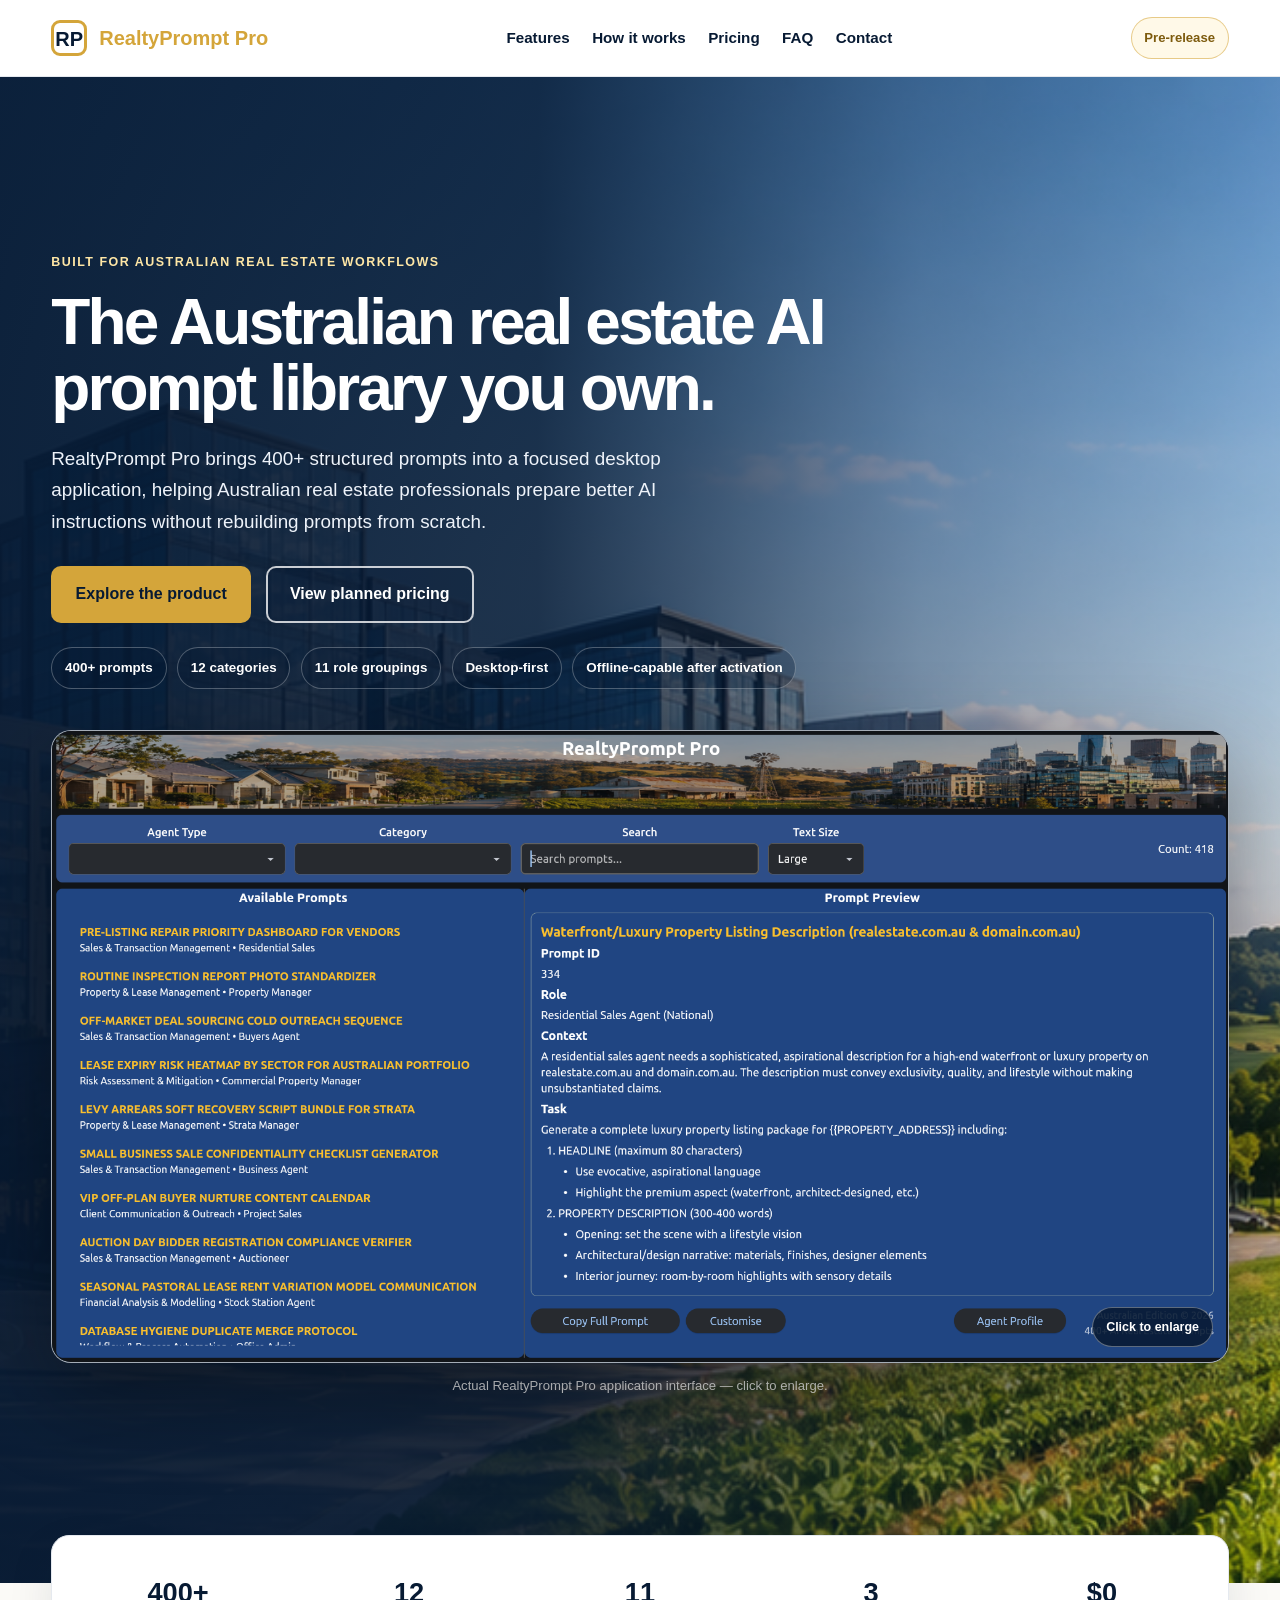
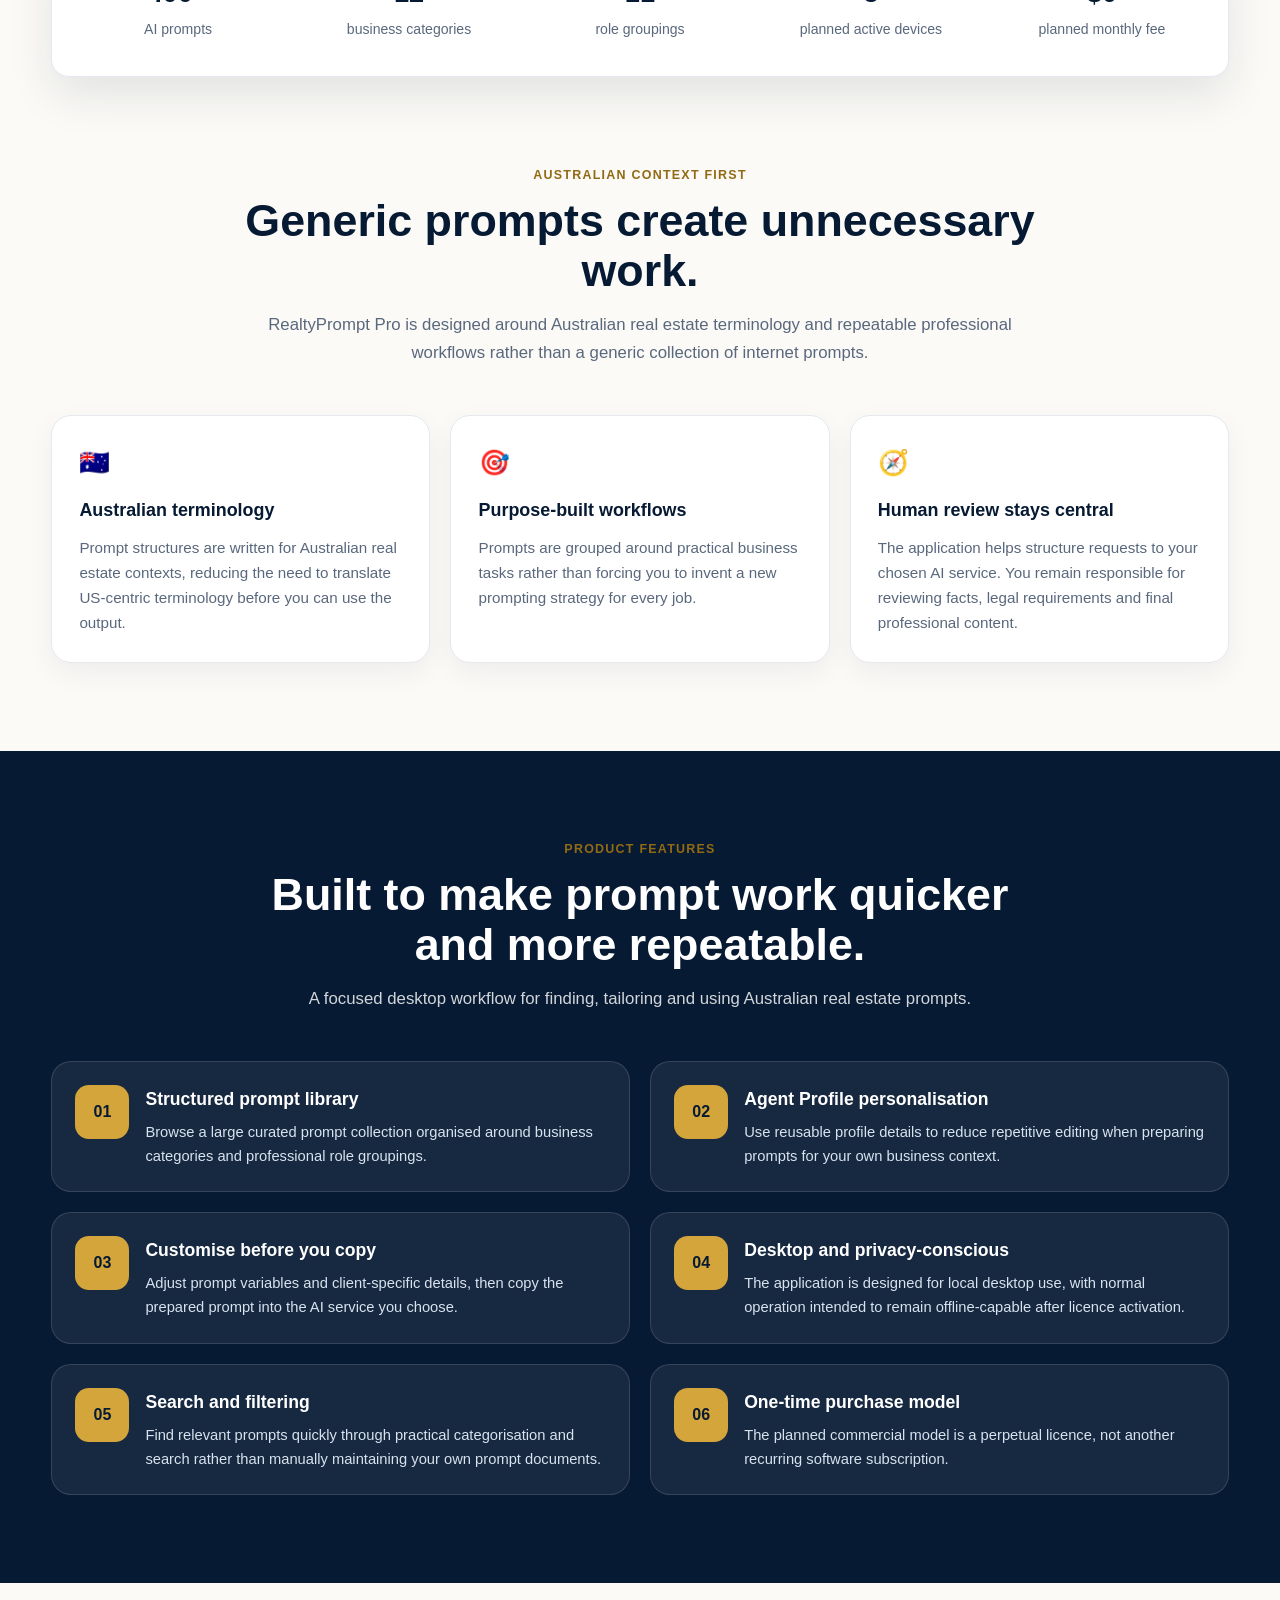
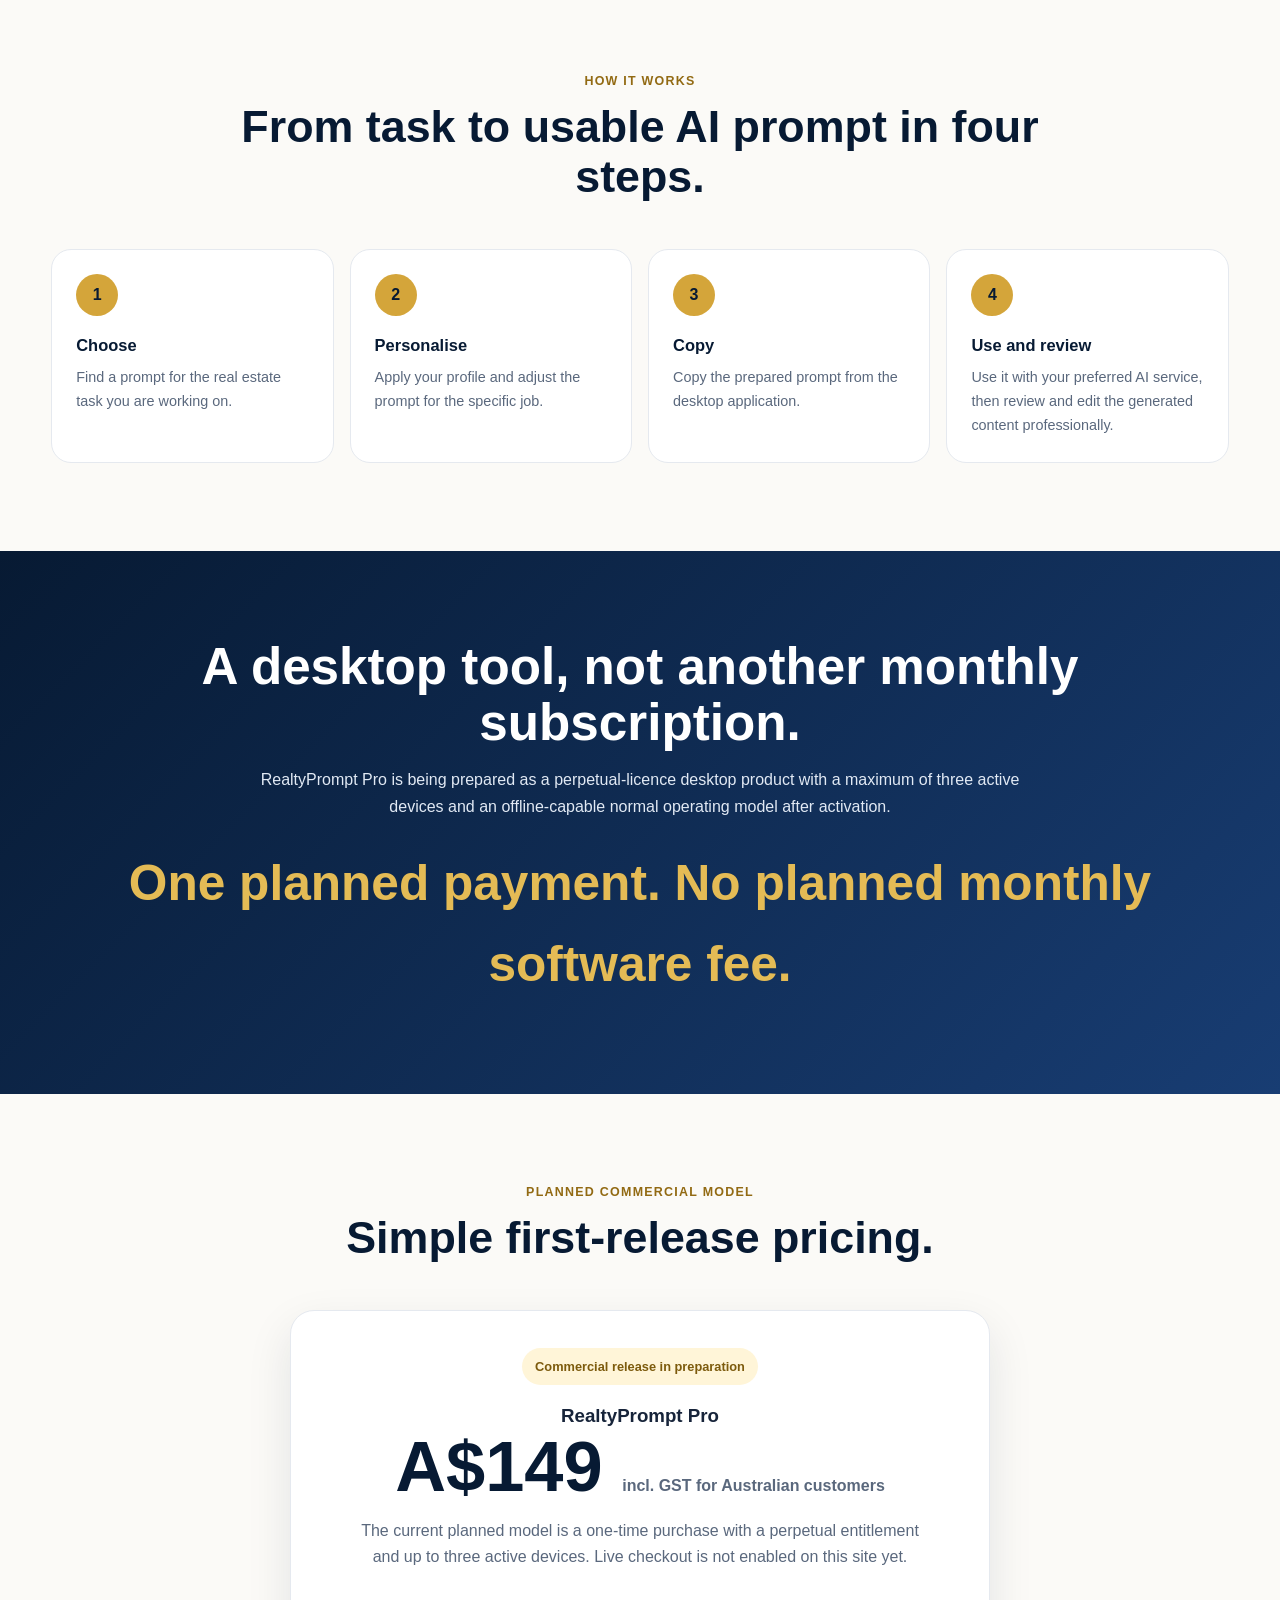
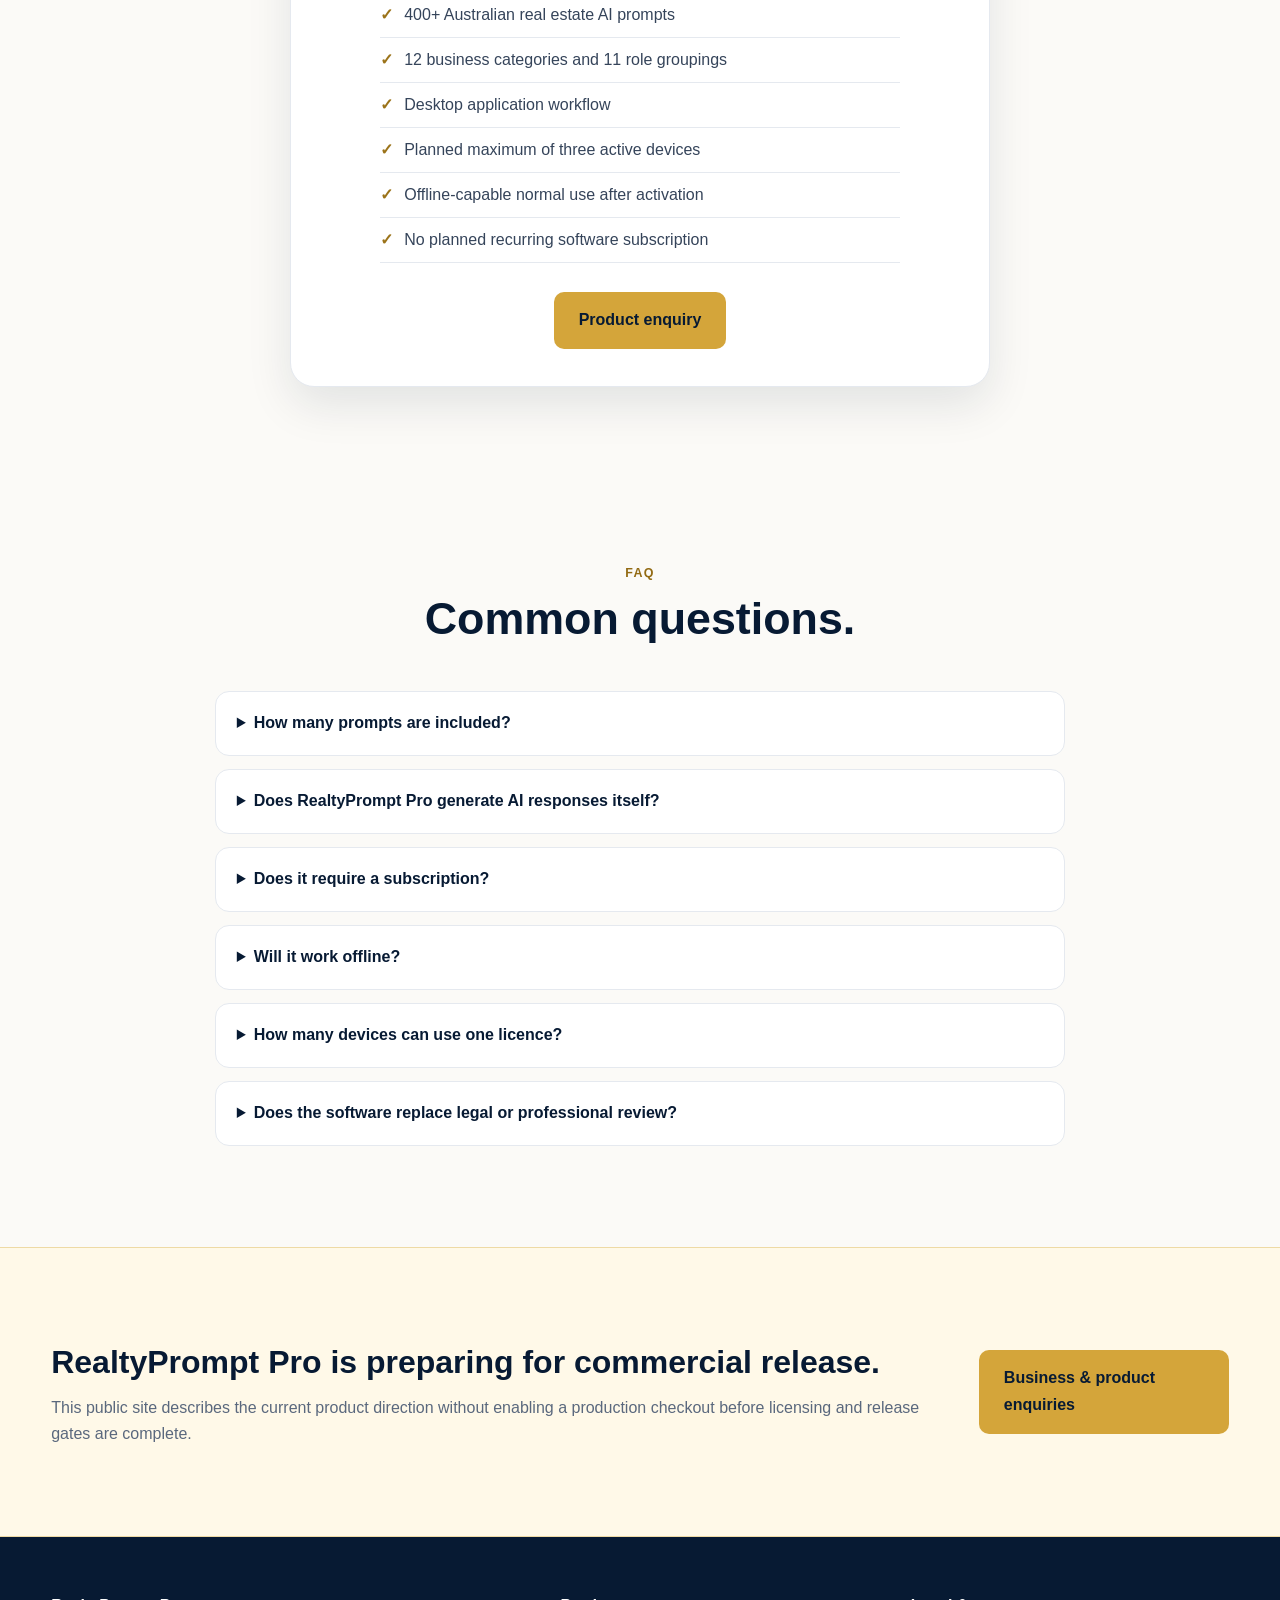
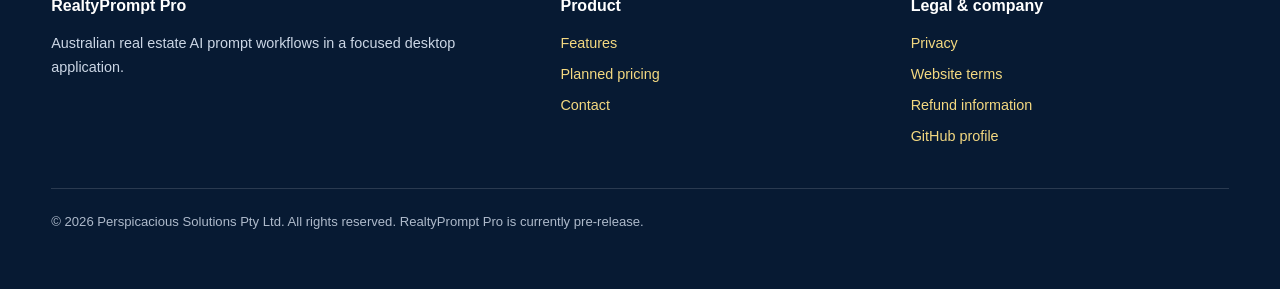
==== commit e2808e06: "Enlarge RealtyPrompt Pro screenshot and add lightbox" ====
--- a/index.html
+++ b/index.html
@@ -56,38 +56,19 @@
       </div>
     </div>
 
-    <div class="product-card" aria-label="Illustrative RealtyPrompt Pro interface">
-      <div class="product-top">
-        <strong>RealtyPrompt Pro</strong>
-        <span class="offline">● Desktop workflow</span>
-      </div>
-      <div class="product-body">
-        <div class="sidebar">
-          <div>Prompt Library</div>
-          <div>Categories</div>
-          <div>Agent Profile</div>
-          <div>Customise</div>
-          <div>Favourites</div>
-          <div>Settings</div>
-        </div>
-        <div class="mock-main">
-          <h3>Find the right prompt faster</h3>
-          <p>Browse, filter, customise and copy structured prompts for everyday real estate work.</p>
-          <div class="metric-grid">
-            <div class="metric"><b>400+</b><span>prompts</span></div>
-            <div class="metric"><b>12</b><span>categories</span></div>
-            <div class="metric"><b>11</b><span>role groupings</span></div>
-            <div class="metric"><b>1 click</b><span>copy workflow</span></div>
-          </div>
-          <div class="quick">
-            <div>Property marketing & listing content</div>
-            <div>Client communications & follow-up</div>
-            <div>Property management & administration</div>
-            <div>Commercial, strata and specialist workflows</div>
-          </div>
-        </div>
-      </div>
-    </div>
+    <figure class="hero-screenshot">
+      <a class="hero-screenshot-link" href="#screenshot-lightbox" aria-label="Expand the RealtyPrompt Pro application screenshot">
+        <img
+          src="assets/RE-Prompt-Pro-UI.png"
+          alt="RealtyPrompt Pro desktop application showing the Australian real estate prompt library, filtering controls and prompt preview"
+          width="1674"
+          height="896"
+          loading="eager"
+          decoding="async">
+        <span class="expand-hint" aria-hidden="true">Click to enlarge</span>
+      </a>
+      <figcaption>Actual RealtyPrompt Pro application interface — click to enlarge.</figcaption>
+    </figure>
   </div>
 </section>
 
@@ -237,6 +218,15 @@
     <a class="btn btn-primary" href="contact.html">Business & product enquiries</a>
   </div>
 </section>
+<div id="screenshot-lightbox" class="screenshot-lightbox" aria-label="Expanded RealtyPrompt Pro screenshot">
+  <a class="lightbox-backdrop" href="#home" aria-label="Close expanded screenshot"></a>
+  <div class="lightbox-panel" role="dialog" aria-modal="true" aria-label="Expanded RealtyPrompt Pro application screenshot">
+    <a class="lightbox-close" href="#home" aria-label="Close expanded screenshot">×</a>
+    <img src="assets/RE-Prompt-Pro-UI.png"
+         alt="Expanded RealtyPrompt Pro desktop application screenshot"
+         width="1674" height="896">
+  </div>
+</div>
 </main>
 
 <footer class="footer">
--- a/assets/site.css
+++ b/assets/site.css
@@ -63,10 +63,10 @@
   background:linear-gradient(90deg,rgba(7,26,51,.95) 0%,rgba(7,26,51,.86) 42%,rgba(7,26,51,.38) 72%,rgba(7,26,51,.12) 100%)
 }
 .hero-grid{
-  display:grid;grid-template-columns:minmax(0,1.06fr) minmax(330px,.94fr);
-  gap:4rem;align-items:center;padding:5.6rem 0
-}
-.hero-copy{color:#fff;max-width:690px}
+  display:grid;grid-template-columns:1fr;
+  gap:2.6rem;align-items:center;padding:5.2rem 0 6.2rem
+}
+.hero-copy{color:#fff;max-width:900px}
 .eyebrow{
   display:inline-flex;align-items:center;gap:.5rem;color:#FFE7A6;
   text-transform:uppercase;letter-spacing:.12em;font-weight:800;font-size:.78rem;margin-bottom:1.1rem
@@ -111,6 +111,104 @@
 .metric span{font-size:.72rem;color:var(--muted)}
 .quick{display:grid;grid-template-columns:1fr;gap:.55rem}
 .quick div{padding:.7rem;border:1px solid var(--line);border-radius:9px;font-size:.74rem;color:var(--navy);background:#FAFBFD}
+
+.hero-screenshot{
+  margin:0;
+  align-self:center;
+  width:100%;
+}
+.hero-screenshot-link{
+  position:relative;
+  display:block;
+  width:100%;
+  border-radius:20px;
+  text-decoration:none;
+  cursor:zoom-in;
+}
+.hero-screenshot img{
+  width:100%;
+  height:auto;
+  border-radius:20px;
+  border:1px solid rgba(255,255,255,.62);
+  box-shadow:0 32px 90px rgba(0,0,0,.36);
+  background:#0f2540;
+}
+.expand-hint{
+  position:absolute;
+  right:16px;
+  bottom:16px;
+  padding:.55rem .8rem;
+  border-radius:999px;
+  background:rgba(7,26,51,.88);
+  color:#fff;
+  border:1px solid rgba(255,255,255,.34);
+  font-size:.78rem;
+  font-weight:800;
+}
+.hero-screenshot-link:hover .expand-hint,
+.hero-screenshot-link:focus .expand-hint{
+  background:var(--gold);
+  color:var(--navy);
+}
+.hero-screenshot figcaption{
+  margin-top:.7rem;
+  color:rgba(255,255,255,.82);
+  font-size:.82rem;
+  text-align:center;
+}
+.screenshot-lightbox{
+  display:none;
+  position:fixed;
+  inset:0;
+  z-index:5000;
+  padding:2.5vh 2.5vw;
+  align-items:center;
+  justify-content:center;
+}
+.screenshot-lightbox:target{display:flex}
+.lightbox-backdrop{
+  position:absolute;
+  inset:0;
+  background:rgba(3,12,25,.94);
+  cursor:zoom-out;
+}
+.lightbox-panel{
+  position:relative;
+  z-index:1;
+  width:min(96vw,1720px);
+  max-height:95vh;
+}
+.lightbox-panel img{
+  display:block;
+  width:100%;
+  height:auto;
+  max-height:92vh;
+  object-fit:contain;
+  margin:auto;
+  border-radius:16px;
+  border:1px solid rgba(255,255,255,.24);
+  box-shadow:0 30px 100px rgba(0,0,0,.6);
+}
+.lightbox-close{
+  position:absolute;
+  top:-18px;
+  right:-8px;
+  z-index:2;
+  width:42px;
+  height:42px;
+  display:grid;
+  place-items:center;
+  border-radius:50%;
+  background:#fff;
+  color:var(--navy);
+  text-decoration:none;
+  font-size:1.8rem;
+  font-weight:700;
+  box-shadow:0 8px 24px rgba(0,0,0,.28);
+}
+.lightbox-close:hover,
+.lightbox-close:focus{background:var(--gold)}
+
 .stats-wrap{position:relative;margin-top:-48px;z-index:3}
 .stats{
   display:grid;grid-template-columns:repeat(5,1fr);gap:1rem;background:#fff;border:1px solid var(--line);
@@ -210,3 +308,9 @@
   .prelaunch .btn{margin-top:1rem}
   .footer-grid{grid-template-columns:1fr}
 }
+
+@media(max-width:620px){
+  .expand-hint{right:10px;bottom:10px;font-size:.7rem;padding:.45rem .65rem}
+  .screenshot-lightbox{padding:1.5vh 1.5vw}
+  .lightbox-close{top:-14px;right:2px}
+}
